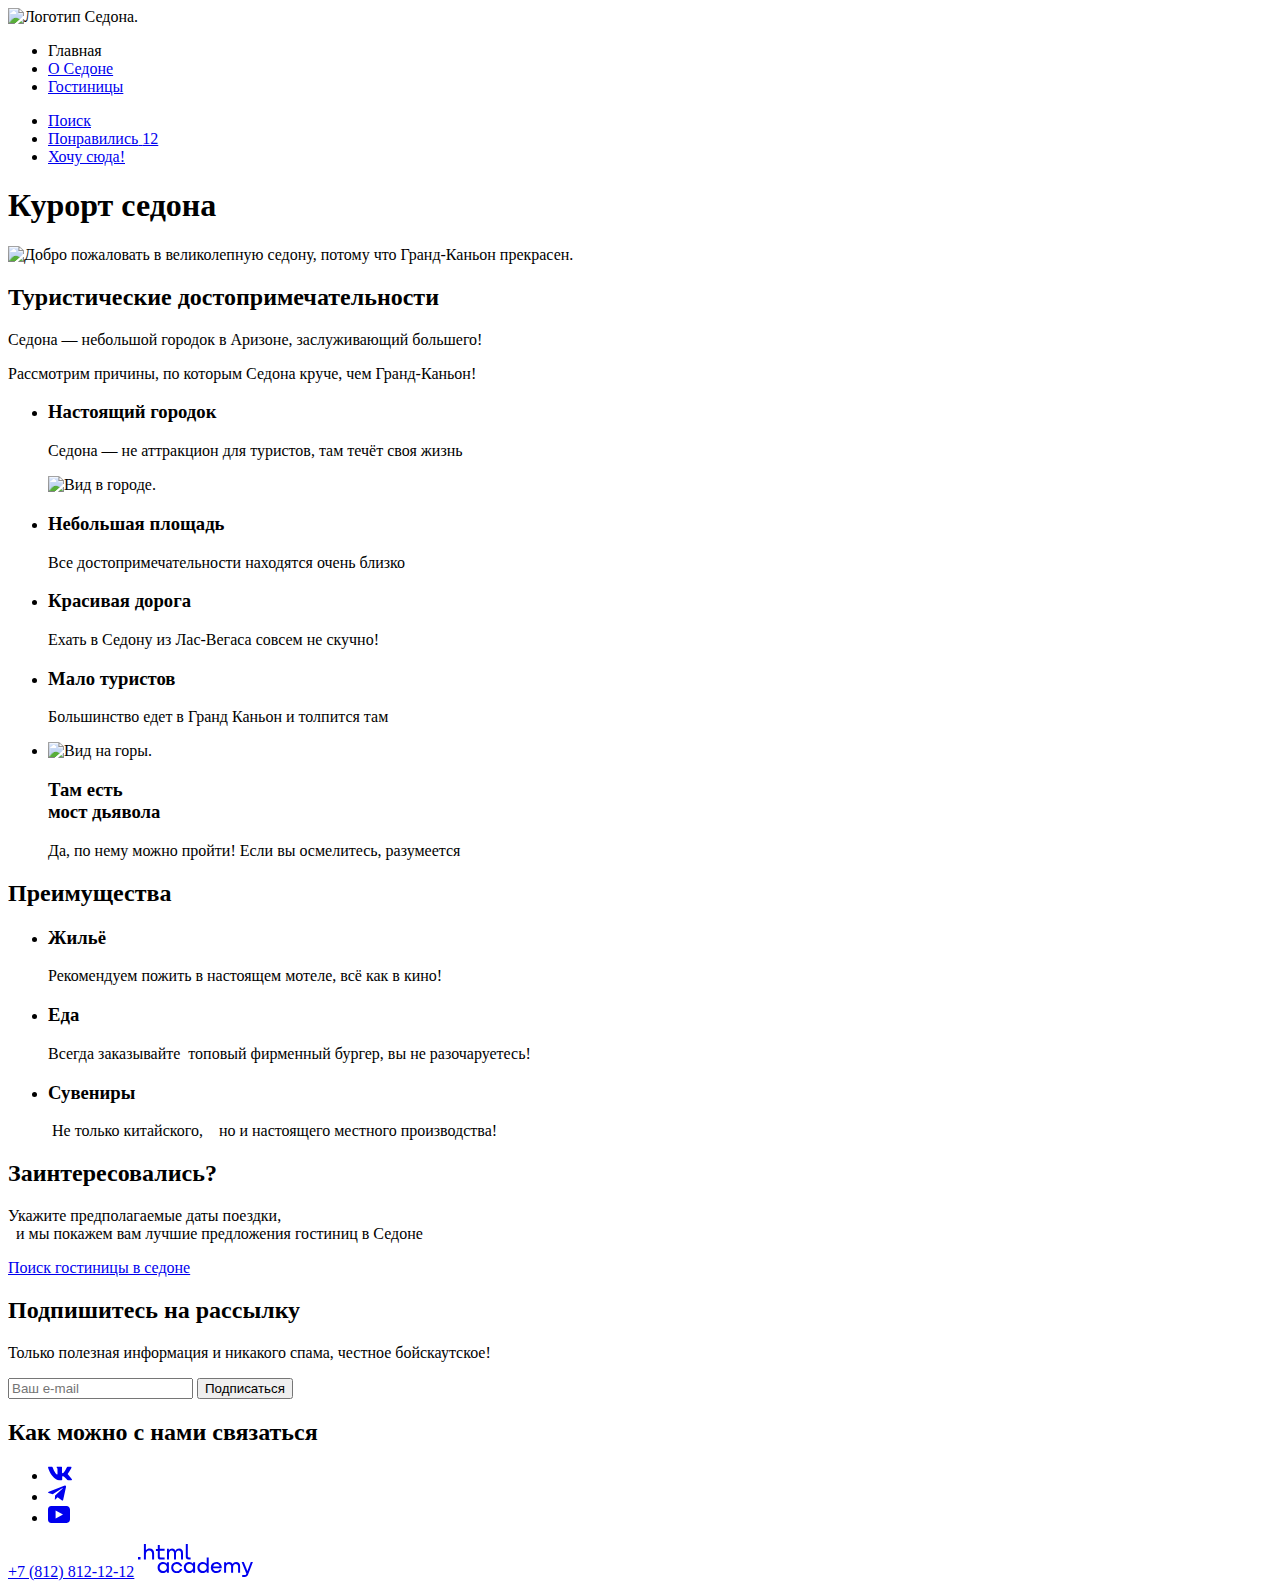
==== index.html @ 72d6d970 "Разметка" ====
<!DOCTYPE html>
<html lang="ru">
  <head>
    <meta charset="utf-8">
    <title>HTML Academy: Седона</title>
  </head>
  <body class="page-container">
  <div class="page-wrapper">
    <header>
      <nav class="navigation page-text-container">
        <a class="navigation-link-logo navigation-link-logo--index">
          <img class="navigation-logo" src="#" width="139" height="70" alt="Логотип Седона." />
        </a>
        <ul class="navigation-list">
          <li class="navigation-item">
            <a class="navigation-link navigation-link-current">Главная</a>
          </li>
          <li class="navigation-item">
            <a class="navigation-link" href="#">О Седоне</a>
          </li>
          <li class="navigation-item">
            <a class="navigation-link" href="catalog.html">Гостиницы</a>
          </li>
        </ul>

        <ul class="navigation-list navigation-user">
          <li class="navigation-item-user">
            <a class="navigation-link" href="#">
              <span class="visually-hidden">Поиск</span>
            </a>
          </li>
          <li class="navigation-item-user navigation-item-user-right">
            <a class="navigation-link" href="#">
              <span class="visually-hidden">Понравились</span>
              <span class="user-like">12</span>
            </a>
          </li>
          <li class="navigation-item navigation-item-link">
            <a class="navigation-link navigation-link-header" href="#">Хочу сюда!</a>
          </li>
        </ul>
      </nav>
    </header>
    <main class="main-container">
      <section class="welcome-wrapper">
        <h1 class="visually-hidden">Курорт седона</h1>
        <img class="welcome-sedona" src="#" width="458" height="352"
             alt="Добро пожаловать в великолепную седону, потому что Гранд-Каньон прекрасен." />
      </section>

      <section class="advantages">
        <h2 class="visually-hidden">Туристические достопримечательности</h2>
        <p class="welcome-title">Седона — небольшой городок в Аризоне, заслуживающий большего!</p>
        <p class="welcome-text">Рассмотрим причины, по которым Седона круче, чем Гранд-Каньон!</p>
        <ul class="advantages-item-blue">
          <li class="advantages-wrapper--one">
            <div class="advantages-one advantages--number-blue">
              <h3 class="advantages-title">Настоящий городок</h3>
              <p class="advantages-text advantages-text--color">Седона — не аттракцион для туристов, там течёт своя
                жизнь</p>
            </div>
            <div class="advantages-image--conteiner">
              <img class="advantages-image" src="#" width="800" height="384"
                   alt="Вид в городе." />
            </div>
          </li>
          <li class="advantages-item advantages-item-grey advantages-item-user advantages--number">
            <h3 class="advantages-title">Небольшая площадь</h3>
            <p class="advantages-text">Все достопримечательности находятся очень близко</p>
          </li>
          <li class="advantages-item advantages-item-dark-grey advantages-item-user advantages--number">
            <h3 class="advantages-title">Красивая дорога</h3>
            <p class="advantages-text">Ехать в Седону из Лас-Вегаса совсем не скучно!</p>
          </li>
          <li class="advantages-item advantages-item-grey advantages-item-user advantages--number">
            <h3 class="advantages-title">Мало туристов</h3>
            <p class="advantages-text">Большинство едет в Гранд Каньон и толпится там</p>
          </li>
          <li class="advantages-wrapper--one">
            <div class="advantages-image--conteiner">
              <img class="advantages-image" src="#" width="800" height="384"
                   alt="Вид на горы." />
            </div>
            <div class="advantages-one advantages--number-blue">
              <h3 class="advantages-title">Там есть<br> мост дьявола</h3>
              <p class="advantages-text advantages-text--color">Да, по нему можно пройти! Если вы осмелитесь,
                разумеется
              </p>
            </div>
          </li>
        </ul>
      </section>

      <section class="advantages-user">
        <h2 class="visually-hidden">Преимущества</h2>
        <ul class="advantages-list">
          <li class="advantages-item advantages-item--icon-housing advantages-item-grey">
            <h3 class="advantages-title">Жильё</h3>
            <p class="advantages-text advantages-text--housing">Рекомендуем пожить в настоящем мотеле, всё как в кино!
            </p>
          </li>
          <li class="advantages-item advantages-item--icon-eating">
            <h3 class="advantages-title">Еда</h3>
            <p class="advantages-text advantages-text--eating">Всегда заказывайте&nbsp; топовый фирменный
              бургер, вы
              не
              разочаруетесь!</p>
          </li>
          <li class="advantages-item advantages-item--icon-souvenir advantages-item-grey">
            <h3 class="advantages-title">Сувениры</h3>
            <p class="advantages-text advantages-text--souvenir">&nbsp;Не только китайского,&nbsp;&nbsp;&nbsp; но и
              настоящего
              местного
              производства!</p>
          </li>
        </ul>
      </section>

      <section class="interested page-text-container">
        <h2 class="interested-title">Заинтересовались?</h2>
        <p class="interested-text">Укажите предполагаемые даты поездки,<br> &nbsp;&nbsp;и мы покажем вам лучшие
          предложения
          гостиниц
          в Седоне &nbsp;</p>
        <a class="interested-link" href="search-hotels.html">Поиск гостиницы в седоне</a>
      </section>
    </main>

    <footer class="page-footer">
      <section class="footer-email">
        <h2 class="footer-title">Подпишитесь на рассылку</h2>
        <p class="footer-text">Только полезная информация и никакого спама, честное бойскаутское!</p>
        <form class="email-button" action="https://echo.htmlacademy.ru" method="post">
          <input class="email" type="email" placeholder="Ваш e-mail" name="email" />
          <button class="button-email" type="submit">Подписаться</button>
        </form>
      </section>

      <section class="footer-social page-text-container">
        <h2 class="visually-hidden">Как можно с нами связаться</h2>
        <ul class="footer-item">
          <li class="footer-list">
            <a class="footer-link" href="https://vk.com/htmlacademy">
              <svg class="vkontakte" aria-label="Вконтакте." width="24" height="15" viewBox="0 0 24 15"
                   fill="currentColor" xmlns="http://www.w3.org/2000/svg">
                <g clip-path="url(#a)">
                  <path fill-rule="evenodd" clip-rule="evenodd"
                        d="M23.4 1.4c.2-.5 0-.9-.7-.9H20c-.6 0-1 .3-1.1.7 0 0-1.3 3.2-3.2 5.3-.7.6-1 .8-1.3.8-.1 0-.4-.2-.4-.7V1.4c0-.6-.2-.9-.7-.9H9.2c-.5 0-.7.3-.7.6 0 .6 1 .8 1 2.5v3.8c0 .8-.1 1-.5 1-.9 0-3-3.2-4.3-6.9-.3-.7-.5-1-1.2-1H1c-.8 0-.9.3-.9.7 0 .7.9 4.1 4.1 8.6 2.2 3 5.3 4.7 8 4.7 1.7 0 2-.4 2-1v-2.3c0-.8 0-.9.6-.9.4 0 1 .2 2.6 1.7 1.8 1.7 2.1 2.5 3.1 2.5H23c.8 0 1.2-.4 1-1.1-.3-.7-1.1-1.8-2.3-3L20 8.5c-.4-.5-.3-.7 0-1.1 0 0 3.2-4.4 3.5-6Z" />
                </g>
                <defs>
                  <clipPath id="a">
                    <path fill="#fff" transform="translate(0 .5)" d="M0 0h24v14H0z" />
                  </clipPath>
                </defs>
              </svg>
            </a>
          </li>
          <li class="footer-list">
            <a class="footer-link" href="https://t.me/htmlacademy">
              <svg class="telegrams" aria-label="Телеграм." width="18" height="17" viewBox="0 0 18 17"
                   fill="currentColor" xmlns="http://www.w3.org/2000/svg">
                <path
                  d="M16.8.6.8 6.7c-1 .5-1 1-.2 1.4l4.1 1.2 9.5-6c.5-.2.9 0 .5.2l-7.6 7-.3 4.2c.4 0 .6-.2.8-.4l2-2 4.1 3c.8.5 1.3.3 1.5-.6L18 1.9C18.2.8 17.5.3 16.8.6Z" />
              </svg>
            </a>
          </li>
          <li class="footer-list">
            <a class="footer-link" href="https://www.youtube.com/user/htmlacademyru">
              <svg class="youtube" aria-label="Ютуб." width="22" height="17" viewBox="0 0 22 17" fill="currentColor"
                   xmlns="http://www.w3.org/2000/svg">
                <path
                  d="M18.6 0H3.2C1.3 0 0 1.6 0 3.4v10c0 2 1.3 3.6 3.2 3.6h15.6c1.7 0 3.2-1.6 3.2-3.4V3.4C21.8 1.6 20.5 0 18.6 0Zm-11 12.5v-8l7.4 4-7.3 4Z" />
              </svg>
            </a>
          </li>
        </ul>
        <a class="footer-phone" href="tel:+78128121212">+7 (812) 812-12-12</a>
        <a class="footer-link" href="https://htmlacademy.ru">
          <svg class="logo-htmlacademy" aria-label="Логотип HTML академии." width="115" height="34"
               viewBox="0 0 115 34" fill="currentColor" xmlns="http://www.w3.org/2000/svg">
            <path
              d="M0 13.9v2.6h2.5v-2.6H0ZM11.6 5.5c-1.6 0-2.8.7-3.6 1.7h-.1V1h-2v15.5h2v-5.3c0-2.1 1.3-3.6 3.3-3.6 1.8 0 2.9 1.4 2.9 3.2v5.7h2v-6.1c.1-3-1.8-4.9-4.5-4.9ZM26.6 5.8h-4.8V2.1h-2v3.8h-1.9v2h1.9v6c0 1.7 1 2.7 2.7 2.7h4.1v-2h-3.7c-.7 0-1.1-.4-1.1-1.1V7.8h4.8v-2ZM41.1 5.6c-1.6 0-2.9.8-3.5 2.1h-.1a3.7 3.7 0 0 0-3.4-2.1c-1.4 0-2.5.8-3.1 1.8h-.1V5.8H29v10.6h2V11c0-2 1-3.5 2.6-3.5 1.5 0 2.4 1 2.4 2.6v6.3h2v-5.6c0-2.4 1.4-3.3 2.6-3.3 1.5 0 2.4 1 2.4 2.6v6.3h2V9.9c.1-2.5-1.4-4.3-3.9-4.3ZM47.8 13.7c0 1.7 1 2.7 2.8 2.7h2v-2h-1.7c-.7 0-1.1-.4-1.1-1.1V1h-2v12.7ZM28.9 20.7a4.9 4.9 0 0 0-3.9-1.8c-3.1 0-5.4 2.3-5.4 5.6s2.3 5.6 5.4 5.6c1.8 0 3-.8 3.8-1.9h.1v1.6h2V19.2h-2v1.5Zm-3.6 7.4a3.5 3.5 0 0 1-3.6-3.6c0-2 1.4-3.6 3.6-3.6s3.6 1.6 3.6 3.6c0 1.9-1.4 3.6-3.6 3.6ZM44.2 23c-.5-2.4-2.6-4.1-5.4-4.1a5.4 5.4 0 0 0-5.6 5.6c0 3.1 2.2 5.6 5.6 5.6 2.8 0 4.9-1.8 5.4-4.2h-2.1a3.4 3.4 0 0 1-3.3 2.3 3.5 3.5 0 0 1-3.6-3.6c0-2 1.4-3.6 3.6-3.6 1.6 0 2.8 1 3.3 2.2h2.1V23ZM55.1 20.7a4.9 4.9 0 0 0-3.9-1.8c-3.1 0-5.4 2.3-5.4 5.6s2.3 5.6 5.4 5.6c1.8 0 3-.8 3.8-1.9h.1v1.6h2V19.2h-2v1.5Zm-3.6 7.4a3.5 3.5 0 0 1-3.6-3.6c0-2 1.4-3.6 3.6-3.6s3.6 1.6 3.6 3.6c0 1.9-1.5 3.6-3.6 3.6ZM68.7 20.8a5 5 0 0 0-3.9-1.9c-3.1 0-5.4 2.3-5.4 5.6s2.2 5.6 5.4 5.6c1.7 0 3-.8 3.8-1.8h.1v1.5h2V14.4h-2v6.4Zm-3.6 7.3a3.5 3.5 0 0 1-3.6-3.6c0-2 1.4-3.6 3.6-3.6s3.6 1.6 3.6 3.6c-.1 2-1.5 3.6-3.6 3.6ZM78.3 18.9a5.4 5.4 0 0 0-5.5 5.6c0 3 2.1 5.6 5.5 5.6 2.5 0 4.5-1.3 5.2-3.6h-2.1c-.5 1-1.6 1.6-3 1.6-1.9 0-3.3-1.3-3.4-2.9h8.8c.2-3.6-2-6.3-5.5-6.3Zm0 1.9c1.7 0 3 1 3.3 2.6h-6.5a3.2 3.2 0 0 1 3.2-2.6ZM98.2 18.9a4 4 0 0 0-3.6 2h-.1c-.6-1.2-1.8-2-3.4-2-1.4 0-2.5.7-3.1 1.8v-1.5h-1.9v10.6h2v-5.4c0-2 1-3.4 2.6-3.5 1.5 0 2.4 1 2.4 2.6v6.3h2v-5.6c0-2.4 1.4-3.3 2.6-3.3 1.5 0 2.4 1 2.4 2.6v6.3h2v-6.5c.1-2.6-1.4-4.4-3.9-4.4ZM109.4 28l-3.6-8.9h-2.2l4.8 11.6c-.3.9-.7 1.2-1.7 1.2h-2.5v2h2.5c1.8 0 2.8-.8 3.5-2.6l4.7-12.2h-2.1l-3.4 8.9Z" />
          </svg>
        </a>
      </section>
    </footer>
  </div>
  </body>
</html>
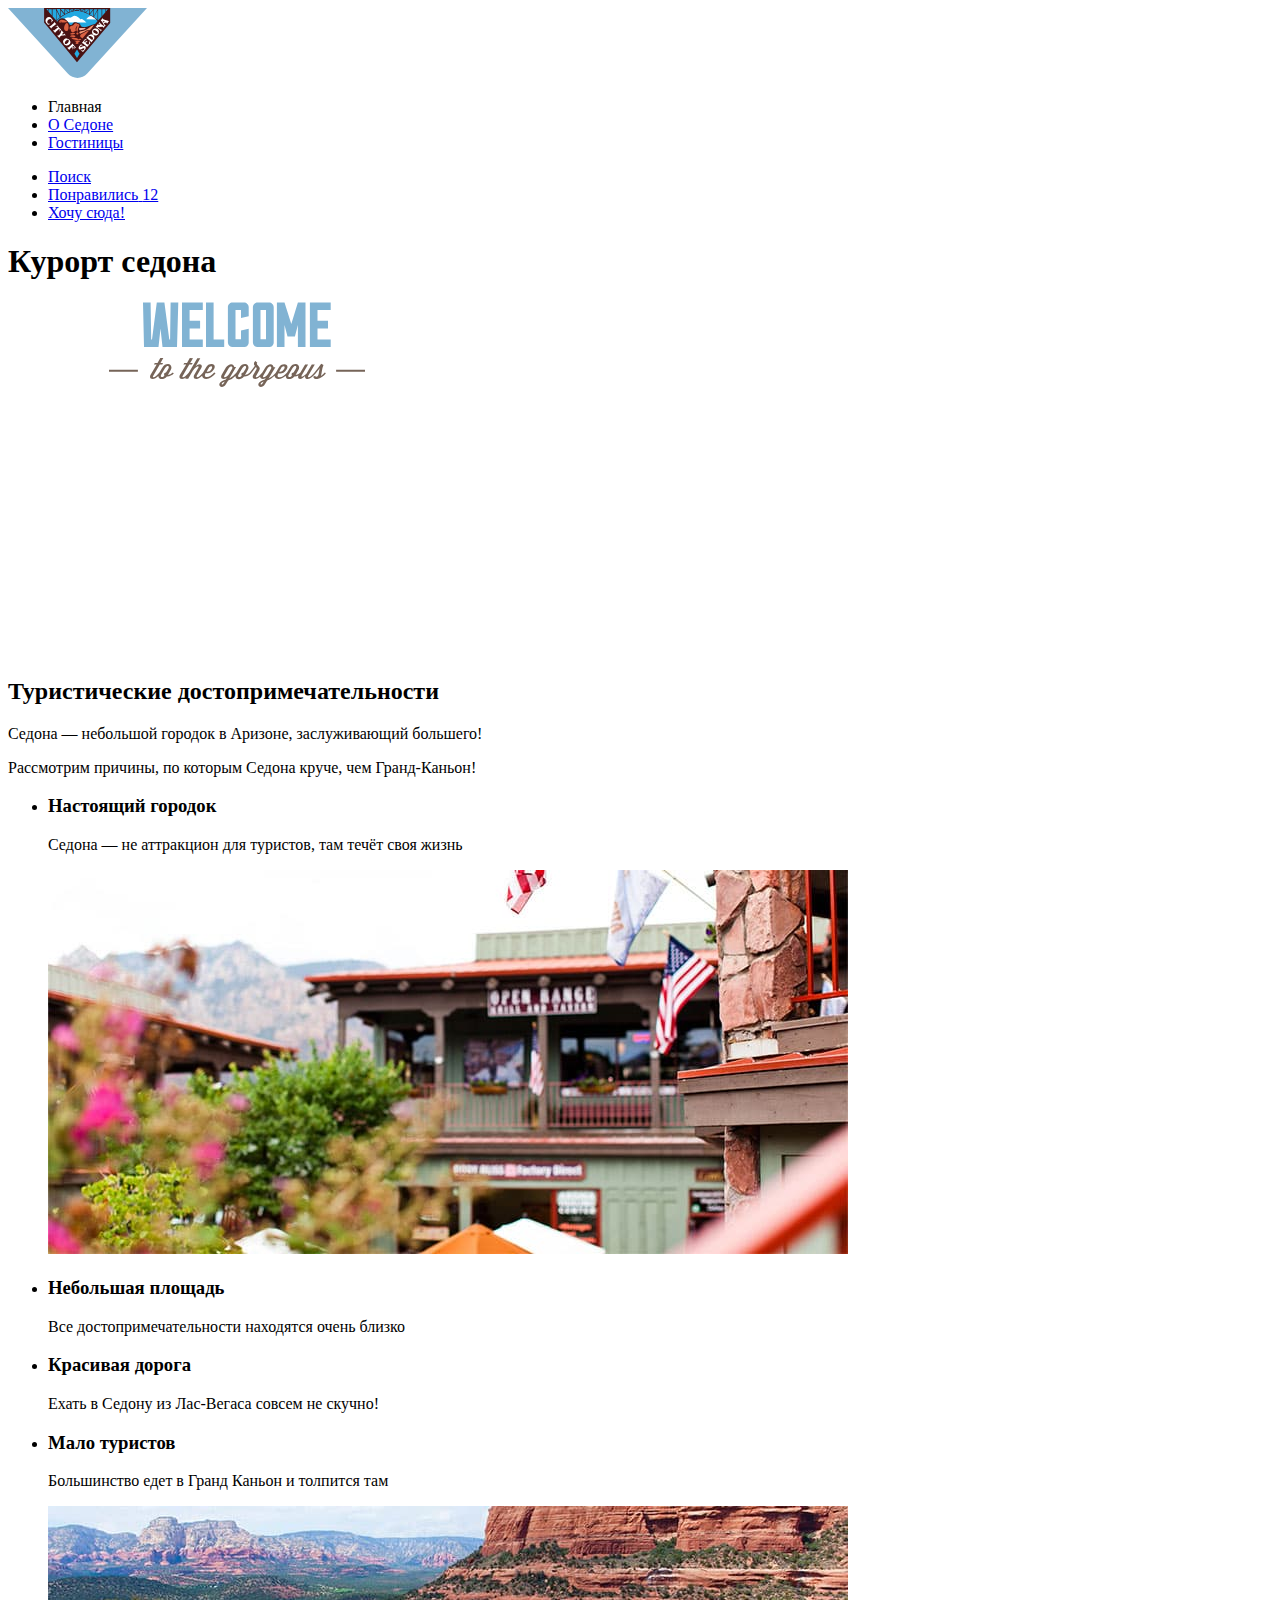
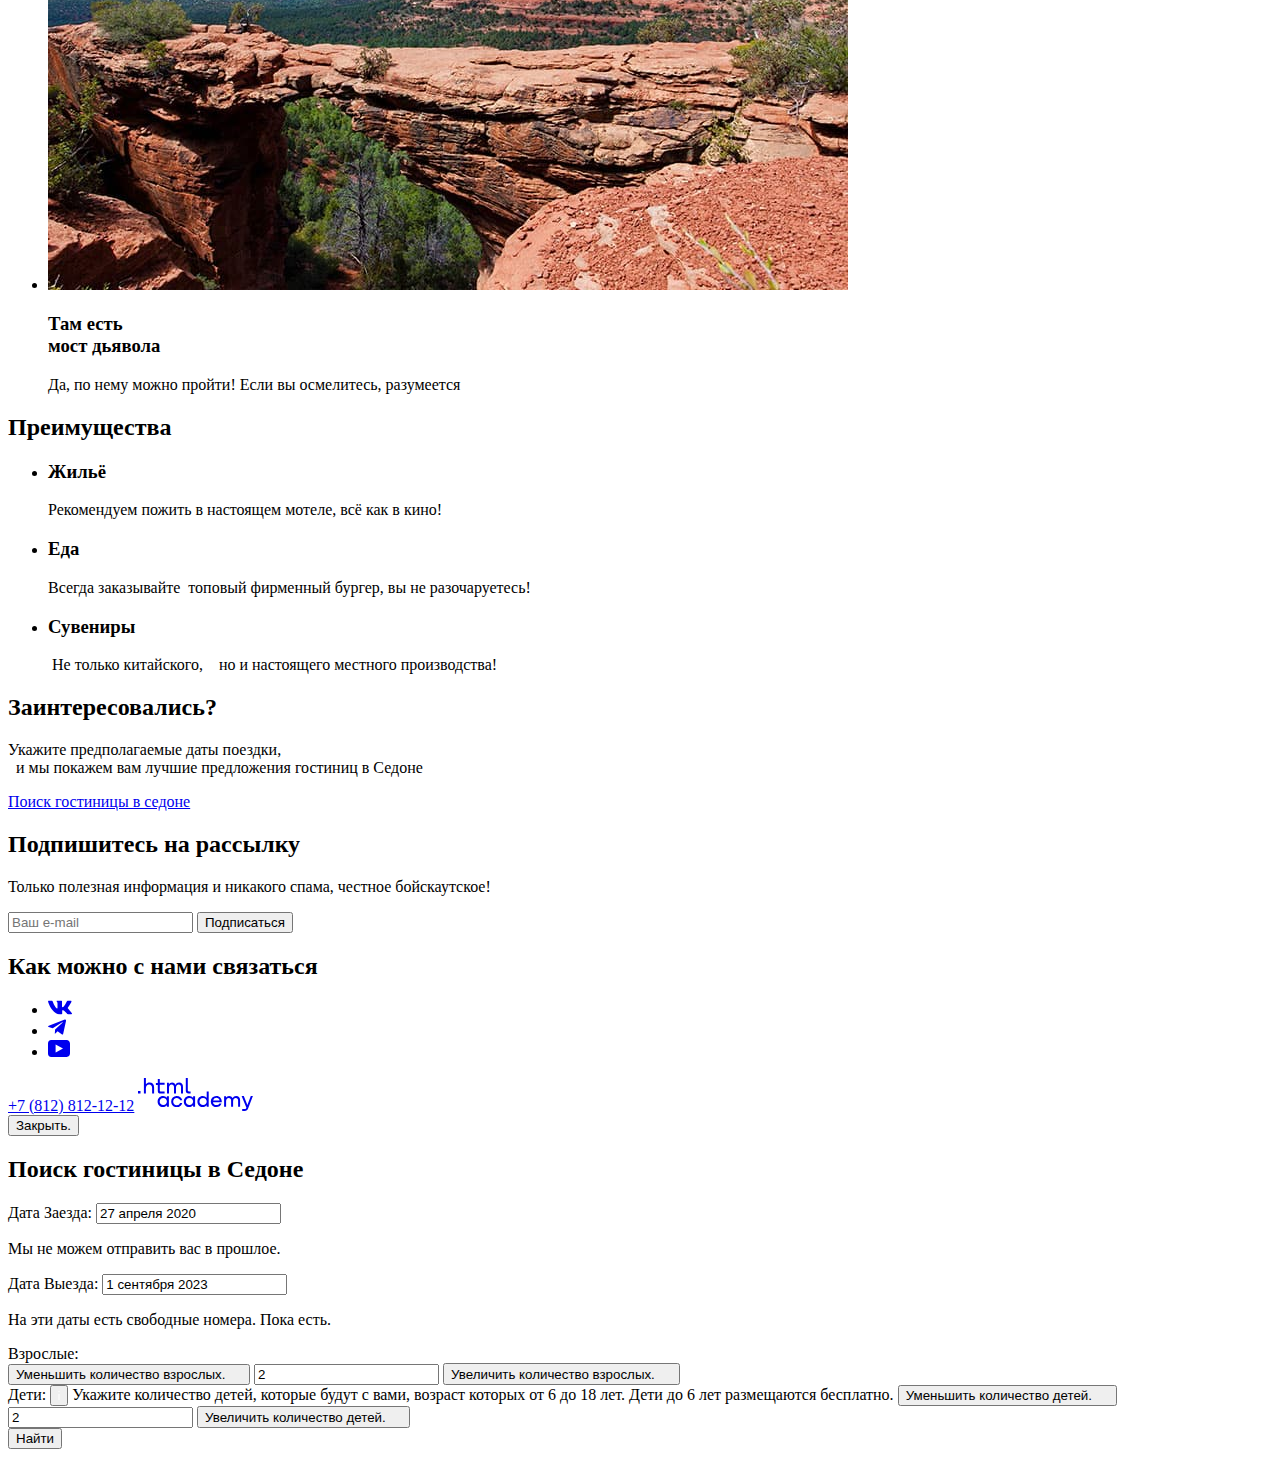
==== commit 67472de2: "Графика Добавляю" ====
--- a/index.html
+++ b/index.html
@@ -1,189 +1,282 @@
 <!DOCTYPE html>
 <html lang="ru">
-  <head>
-    <meta charset="utf-8">
-    <title>HTML Academy: Седона</title>
-  </head>
-  <body class="page-container">
-  <div class="page-wrapper">
-    <header>
-      <nav class="navigation page-text-container">
-        <a class="navigation-link-logo navigation-link-logo--index">
-          <img class="navigation-logo" src="#" width="139" height="70" alt="Логотип Седона." />
-        </a>
-        <ul class="navigation-list">
-          <li class="navigation-item">
-            <a class="navigation-link navigation-link-current">Главная</a>
-          </li>
-          <li class="navigation-item">
-            <a class="navigation-link" href="#">О Седоне</a>
-          </li>
-          <li class="navigation-item">
-            <a class="navigation-link" href="catalog.html">Гостиницы</a>
-          </li>
-        </ul>
-
-        <ul class="navigation-list navigation-user">
-          <li class="navigation-item-user">
-            <a class="navigation-link" href="#">
-              <span class="visually-hidden">Поиск</span>
-            </a>
-          </li>
-          <li class="navigation-item-user navigation-item-user-right">
-            <a class="navigation-link" href="#">
-              <span class="visually-hidden">Понравились</span>
-              <span class="user-like">12</span>
-            </a>
-          </li>
-          <li class="navigation-item navigation-item-link">
-            <a class="navigation-link navigation-link-header" href="#">Хочу сюда!</a>
-          </li>
-        </ul>
-      </nav>
-    </header>
-    <main class="main-container">
-      <section class="welcome-wrapper">
-        <h1 class="visually-hidden">Курорт седона</h1>
-        <img class="welcome-sedona" src="#" width="458" height="352"
-             alt="Добро пожаловать в великолепную седону, потому что Гранд-Каньон прекрасен." />
-      </section>
-
-      <section class="advantages">
-        <h2 class="visually-hidden">Туристические достопримечательности</h2>
-        <p class="welcome-title">Седона — небольшой городок в Аризоне, заслуживающий большего!</p>
-        <p class="welcome-text">Рассмотрим причины, по которым Седона круче, чем Гранд-Каньон!</p>
-        <ul class="advantages-item-blue">
-          <li class="advantages-wrapper--one">
-            <div class="advantages-one advantages--number-blue">
-              <h3 class="advantages-title">Настоящий городок</h3>
-              <p class="advantages-text advantages-text--color">Седона — не аттракцион для туристов, там течёт своя
-                жизнь</p>
+
+<head>
+  <meta charset="UTF-8">
+  <meta http-equiv="X-UA-Compatible" content="IE=edge" />
+  <meta name="viewport" content="width=device-width, initial-scale=1.0" />
+  <link rel="icon" type="image/png" sizes="32x32" href="images/icons/favicon.png">
+  <title>Седона</title>
+  <link rel="stylesheet" href="styles/style.css">
+</head>
+
+<body class="page-container">
+<div class="page-wrapper">
+  <header>
+    <nav class="navigation page-text-container">
+      <a class="navigation-link-logo navigation-link-logo--index">
+        <img class="navigation-logo" src="images/logo-sedona.svg" width="139" height="70" alt="Логотип Седона." />
+      </a>
+      <ul class="navigation-list">
+        <li class="navigation-item">
+          <a class="navigation-link navigation-link-current">Главная</a>
+        </li>
+        <li class="navigation-item">
+          <a class="navigation-link" href="#">О Седоне</a>
+        </li>
+        <li class="navigation-item">
+          <a class="navigation-link" href="catalog.html">Гостиницы</a>
+        </li>
+      </ul>
+
+      <ul class="navigation-list navigation-user">
+        <li class="navigation-item-user">
+          <a class="navigation-link" href="#">
+            <span class="visually-hidden">Поиск</span>
+          </a>
+        </li>
+        <li class="navigation-item-user navigation-item-user-right">
+          <a class="navigation-link" href="#">
+            <span class="visually-hidden">Понравились</span>
+            <span class="user-like">12</span>
+          </a>
+        </li>
+        <li class="navigation-item navigation-item-link">
+          <a class="navigation-link navigation-link-header" href="#">Хочу сюда!</a>
+        </li>
+      </ul>
+    </nav>
+  </header>
+  <main class="main-container">
+    <section class="welcome-wrapper">
+      <h1 class="visually-hidden">Курорт седона</h1>
+      <img class="welcome-sedona" src="images/welcome.svg" width="458" height="352"
+           alt="Добро пожаловать в великолепную седону, потому что Гранд-Каньон прекрасен." />
+    </section>
+
+    <section class="advantages">
+      <h2 class="visually-hidden">Туристические достопримечательности</h2>
+      <p class="welcome-title">Седона — небольшой городок в Аризоне, заслуживающий большего!</p>
+      <p class="welcome-text">Рассмотрим причины, по которым Седона круче, чем Гранд-Каньон!</p>
+      <ul class="advantages-item-blue">
+        <li class="advantages-wrapper--one">
+          <div class="advantages-one advantages--number-blue">
+            <h3 class="advantages-title">Настоящий городок</h3>
+            <p class="advantages-text advantages-text--color">Седона — не аттракцион для туристов, там течёт своя
+              жизнь</p>
+          </div>
+          <div class="advantages-image--conteiner">
+            <img class="advantages-image" src="images/city-sedona.jpg" width="800" height="384"
+                 alt="Вид в городе." />
+          </div>
+        </li>
+        <li class="advantages-item advantages-item-grey advantages-item-user advantages--number">
+          <h3 class="advantages-title">Небольшая площадь</h3>
+          <p class="advantages-text">Все достопримечательности находятся очень близко</p>
+        </li>
+        <li class="advantages-item advantages-item-dark-grey advantages-item-user advantages--number">
+          <h3 class="advantages-title">Красивая дорога</h3>
+          <p class="advantages-text">Ехать в Седону из Лас-Вегаса совсем не скучно!</p>
+        </li>
+        <li class="advantages-item advantages-item-grey advantages-item-user advantages--number">
+          <h3 class="advantages-title">Мало туристов</h3>
+          <p class="advantages-text">Большинство едет в Гранд Каньон и толпится там</p>
+        </li>
+        <li class="advantages-wrapper--one">
+          <div class="advantages-image--conteiner">
+            <img class="advantages-image" src="images/devil's-bridge.jpg" width="800" height="384"
+                 alt="Вид на горы." />
+          </div>
+          <div class="advantages-one advantages--number-blue">
+            <h3 class="advantages-title">Там есть<br> мост дьявола</h3>
+            <p class="advantages-text advantages-text--color">Да, по нему можно пройти! Если вы осмелитесь,
+              разумеется
+            </p>
+          </div>
+        </li>
+      </ul>
+    </section>
+
+    <section class="advantages-user">
+      <h2 class="visually-hidden">Преимущества</h2>
+      <ul class="advantages-list">
+        <li class="advantages-item advantages-item--icon-housing advantages-item-grey">
+          <h3 class="advantages-title">Жильё</h3>
+          <p class="advantages-text advantages-text--housing">Рекомендуем пожить в настоящем мотеле, всё как в кино!
+          </p>
+        </li>
+        <li class="advantages-item advantages-item--icon-eating">
+          <h3 class="advantages-title">Еда</h3>
+          <p class="advantages-text advantages-text--eating">Всегда заказывайте&nbsp; топовый фирменный
+            бургер, вы
+            не
+            разочаруетесь!</p>
+        </li>
+        <li class="advantages-item advantages-item--icon-souvenir advantages-item-grey">
+          <h3 class="advantages-title">Сувениры</h3>
+          <p class="advantages-text advantages-text--souvenir">&nbsp;Не только китайского,&nbsp;&nbsp;&nbsp; но и
+            настоящего
+            местного
+            производства!</p>
+        </li>
+      </ul>
+    </section>
+
+    <section class="interested page-text-container">
+      <h2 class="interested-title">Заинтересовались?</h2>
+      <p class="interested-text">Укажите предполагаемые даты поездки,<br> &nbsp;&nbsp;и мы покажем вам лучшие
+        предложения
+        гостиниц
+        в Седоне &nbsp;</p>
+      <a class="interested-link" href="search-hotels.html">Поиск гостиницы в седоне</a>
+    </section>
+  </main>
+
+  <footer class="page-footer">
+    <section class="footer-email">
+      <h2 class="footer-title">Подпишитесь на рассылку</h2>
+      <p class="footer-text">Только полезная информация и никакого спама, честное бойскаутское!</p>
+      <form class="email-button" action="https://echo.htmlacademy.ru" method="post">
+        <input class="email" type="email" placeholder="Ваш e-mail" name="email" />
+        <button class="button-email" type="submit">Подписаться</button>
+      </form>
+    </section>
+
+    <section class="footer-social page-text-container">
+      <h2 class="visually-hidden">Как можно с нами связаться</h2>
+      <ul class="footer-item">
+        <li class="footer-list">
+          <a class="footer-link" href="https://vk.com/htmlacademy">
+            <svg class="vkontakte" aria-label="Вконтакте." width="24" height="15" viewBox="0 0 24 15"
+                 fill="currentColor" xmlns="http://www.w3.org/2000/svg">
+              <g clip-path="url(#a)">
+                <path fill-rule="evenodd" clip-rule="evenodd"
+                      d="M23.4 1.4c.2-.5 0-.9-.7-.9H20c-.6 0-1 .3-1.1.7 0 0-1.3 3.2-3.2 5.3-.7.6-1 .8-1.3.8-.1 0-.4-.2-.4-.7V1.4c0-.6-.2-.9-.7-.9H9.2c-.5 0-.7.3-.7.6 0 .6 1 .8 1 2.5v3.8c0 .8-.1 1-.5 1-.9 0-3-3.2-4.3-6.9-.3-.7-.5-1-1.2-1H1c-.8 0-.9.3-.9.7 0 .7.9 4.1 4.1 8.6 2.2 3 5.3 4.7 8 4.7 1.7 0 2-.4 2-1v-2.3c0-.8 0-.9.6-.9.4 0 1 .2 2.6 1.7 1.8 1.7 2.1 2.5 3.1 2.5H23c.8 0 1.2-.4 1-1.1-.3-.7-1.1-1.8-2.3-3L20 8.5c-.4-.5-.3-.7 0-1.1 0 0 3.2-4.4 3.5-6Z" />
+              </g>
+              <defs>
+                <clipPath id="a">
+                  <path fill="#fff" transform="translate(0 .5)" d="M0 0h24v14H0z" />
+                </clipPath>
+              </defs>
+            </svg>
+          </a>
+        </li>
+        <li class="footer-list">
+          <a class="footer-link" href="https://t.me/htmlacademy">
+            <svg class="telegrams" aria-label="Телеграм." width="18" height="17" viewBox="0 0 18 17"
+                 fill="currentColor" xmlns="http://www.w3.org/2000/svg">
+              <path
+                d="M16.8.6.8 6.7c-1 .5-1 1-.2 1.4l4.1 1.2 9.5-6c.5-.2.9 0 .5.2l-7.6 7-.3 4.2c.4 0 .6-.2.8-.4l2-2 4.1 3c.8.5 1.3.3 1.5-.6L18 1.9C18.2.8 17.5.3 16.8.6Z" />
+            </svg>
+          </a>
+        </li>
+        <li class="footer-list">
+          <a class="footer-link" href="https://www.youtube.com/user/htmlacademyru">
+            <svg class="youtube" aria-label="Ютуб." width="22" height="17" viewBox="0 0 22 17" fill="currentColor"
+                 xmlns="http://www.w3.org/2000/svg">
+              <path
+                d="M18.6 0H3.2C1.3 0 0 1.6 0 3.4v10c0 2 1.3 3.6 3.2 3.6h15.6c1.7 0 3.2-1.6 3.2-3.4V3.4C21.8 1.6 20.5 0 18.6 0Zm-11 12.5v-8l7.4 4-7.3 4Z" />
+            </svg>
+          </a>
+        </li>
+      </ul>
+      <a class="footer-phone" href="tel:+78128121212">+7 (812) 812-12-12</a>
+      <a class="footer-link" href="https://htmlacademy.ru">
+        <svg class="logo-htmlacademy" aria-label="Логотип HTML академии." width="115" height="34"
+             viewBox="0 0 115 34" fill="currentColor" xmlns="http://www.w3.org/2000/svg">
+          <path
+            d="M0 13.9v2.6h2.5v-2.6H0ZM11.6 5.5c-1.6 0-2.8.7-3.6 1.7h-.1V1h-2v15.5h2v-5.3c0-2.1 1.3-3.6 3.3-3.6 1.8 0 2.9 1.4 2.9 3.2v5.7h2v-6.1c.1-3-1.8-4.9-4.5-4.9ZM26.6 5.8h-4.8V2.1h-2v3.8h-1.9v2h1.9v6c0 1.7 1 2.7 2.7 2.7h4.1v-2h-3.7c-.7 0-1.1-.4-1.1-1.1V7.8h4.8v-2ZM41.1 5.6c-1.6 0-2.9.8-3.5 2.1h-.1a3.7 3.7 0 0 0-3.4-2.1c-1.4 0-2.5.8-3.1 1.8h-.1V5.8H29v10.6h2V11c0-2 1-3.5 2.6-3.5 1.5 0 2.4 1 2.4 2.6v6.3h2v-5.6c0-2.4 1.4-3.3 2.6-3.3 1.5 0 2.4 1 2.4 2.6v6.3h2V9.9c.1-2.5-1.4-4.3-3.9-4.3ZM47.8 13.7c0 1.7 1 2.7 2.8 2.7h2v-2h-1.7c-.7 0-1.1-.4-1.1-1.1V1h-2v12.7ZM28.9 20.7a4.9 4.9 0 0 0-3.9-1.8c-3.1 0-5.4 2.3-5.4 5.6s2.3 5.6 5.4 5.6c1.8 0 3-.8 3.8-1.9h.1v1.6h2V19.2h-2v1.5Zm-3.6 7.4a3.5 3.5 0 0 1-3.6-3.6c0-2 1.4-3.6 3.6-3.6s3.6 1.6 3.6 3.6c0 1.9-1.4 3.6-3.6 3.6ZM44.2 23c-.5-2.4-2.6-4.1-5.4-4.1a5.4 5.4 0 0 0-5.6 5.6c0 3.1 2.2 5.6 5.6 5.6 2.8 0 4.9-1.8 5.4-4.2h-2.1a3.4 3.4 0 0 1-3.3 2.3 3.5 3.5 0 0 1-3.6-3.6c0-2 1.4-3.6 3.6-3.6 1.6 0 2.8 1 3.3 2.2h2.1V23ZM55.1 20.7a4.9 4.9 0 0 0-3.9-1.8c-3.1 0-5.4 2.3-5.4 5.6s2.3 5.6 5.4 5.6c1.8 0 3-.8 3.8-1.9h.1v1.6h2V19.2h-2v1.5Zm-3.6 7.4a3.5 3.5 0 0 1-3.6-3.6c0-2 1.4-3.6 3.6-3.6s3.6 1.6 3.6 3.6c0 1.9-1.5 3.6-3.6 3.6ZM68.7 20.8a5 5 0 0 0-3.9-1.9c-3.1 0-5.4 2.3-5.4 5.6s2.2 5.6 5.4 5.6c1.7 0 3-.8 3.8-1.8h.1v1.5h2V14.4h-2v6.4Zm-3.6 7.3a3.5 3.5 0 0 1-3.6-3.6c0-2 1.4-3.6 3.6-3.6s3.6 1.6 3.6 3.6c-.1 2-1.5 3.6-3.6 3.6ZM78.3 18.9a5.4 5.4 0 0 0-5.5 5.6c0 3 2.1 5.6 5.5 5.6 2.5 0 4.5-1.3 5.2-3.6h-2.1c-.5 1-1.6 1.6-3 1.6-1.9 0-3.3-1.3-3.4-2.9h8.8c.2-3.6-2-6.3-5.5-6.3Zm0 1.9c1.7 0 3 1 3.3 2.6h-6.5a3.2 3.2 0 0 1 3.2-2.6ZM98.2 18.9a4 4 0 0 0-3.6 2h-.1c-.6-1.2-1.8-2-3.4-2-1.4 0-2.5.7-3.1 1.8v-1.5h-1.9v10.6h2v-5.4c0-2 1-3.4 2.6-3.5 1.5 0 2.4 1 2.4 2.6v6.3h2v-5.6c0-2.4 1.4-3.3 2.6-3.3 1.5 0 2.4 1 2.4 2.6v6.3h2v-6.5c.1-2.6-1.4-4.4-3.9-4.4ZM109.4 28l-3.6-8.9h-2.2l4.8 11.6c-.3.9-.7 1.2-1.7 1.2h-2.5v2h2.5c1.8 0 2.8-.8 3.5-2.6l4.7-12.2h-2.1l-3.4 8.9Z" />
+        </svg>
+      </a>
+    </section>
+  </footer>
+  <!--Модальное окно-->
+  <div class="modal-container">
+    <div class="modal modal-auth">
+      <button class="modal-close-button" type="button">
+        <span class="visually-hidden">Закрыть.</span>
+      </button>
+      <section class="modal-content">
+        <h2 class="modal-title text-3xl null-margins">Поиск гостиницы в Седоне</h2>
+        <form class="search-hotels-form" action="https://echo.htmlacademy.ru/" method="post">
+          <div class="field-group null-margins">
+            <label class="modal-label" for="arrival-date">Дата Заезда:</label>
+            <input class="search-hotels-form-field" required type="text" id="arrival-date" name="arrival-date"
+                   placeholder="Укажите дату заезда" value="27 апреля 2020">
+          </div>
+          <p class="footnote-arrival-date null-margins"> Мы не можем отправить вас в прошлое. </p>
+
+          <div class="field-group field-group--data-clear">
+            <label class="modal-label" for="departure-date">Дата Выезда:</label>
+            <input class="search-hotels-form-field" required type="text" id="departure-date" name="departure-date"
+                   placeholder="Укажите дату выезда" value="1 сентября 2023">
+          </div>
+          <p class="footnote-departure-date null-margins">На эти даты есть свободные номера. Пока есть.</p>
+
+          <div class="field-group-people">
+            <div class="field-group null-margins">
+              <label class="modal-label" for="old">Взрослые:</label>
+              <div class="number-children">
+                <button class="button-modal button-modal-minus" type="button">
+                  <span class="visually-hidden">Уменьшить количество взрослых.</span>
+                  <svg class="minus" aria-hidden="true" width="13" height="1" viewBox="0 0 13 1" fill="none"
+                       xmlns="http://www.w3.org/2000/svg">
+                    <path d="M0 0v1h13V0H0Z" />
+                  </svg>
+                </button>
+                <input class="old-form-field modal-field-people" type="text" id="old" name="old"
+                       placeholder="количество взрослых" value="2">
+                <button class="button-modal button-modal-plus" type="button">
+                  <span class="visually-hidden">Увеличить количество взрослых.</span>
+                  <svg class="plus" aria-hidden="true" width="13" height="13" viewBox="0 0 13 13" fill="none"
+                       xmlns="http://www.w3.org/2000/svg">
+                    <path d="M13 6H7V0H6v6H0v1h6v6h1V7h6V6Z" />
+                  </svg>
+                </button>
+              </div>
+
+              <div class="field-group field-group--amount">
+                    <span class="modal-label-child">
+                      <label class="modal-label" for="child">Дети:</label>
+                      <span class="tooltip">
+                        <button class="tooltip-toggle" type="button" aria-labelledby="tooltip-label">
+                          <svg class="tooltip-icon" width="2" height="9" viewBox="0 0 1 9" fill="none"
+                               xmlns="http://www.w3.org/2000/svg">
+                            <path d="M0 9H1L1 3H0L0 9Z" fill="white" />
+                            <path d="M1 0H0V1H1V0Z" fill="white" />
+                          </svg>
+                        </button>
+                        <span class="tooltip-text" role="tooltip" id="tooltip-label">Укажите количество детей, которые
+                          будут
+                          с вами, возраст которых от 6 до 18 лет. Дети до 6 лет размещаются бесплатно.</span>
+                      </span>
+                    </span>
+                <button class="button-modal button-modal-minus button-modal--minus-wrapper" type="button">
+                  <span class="visually-hidden">Уменьшить количество детей.</span>
+                  <svg class="minus" aria-hidden="true" width="13" height="1" viewBox="0 0 13 1" fill="none"
+                       xmlns="http://www.w3.org/2000/svg">
+                    <path d="M0 0v1h13V0H0Z" />
+                  </svg>
+                </button>
+                <input class="modal-field-people" type="text" id="child" name="old"
+                       placeholder="количество взрослых" value="2">
+                <button class="button-modal button-modal-plus" type="button">
+                  <span class="visually-hidden">Увеличить количество детей.</span>
+                  <svg class="plus" aria-hidden="true" width="13" height="13" viewBox="0 0 13 13" fill="none"
+                       xmlns="http://www.w3.org/2000/svg">
+                    <path d="M13 6H7V0H6v6H0v1h6v6h1V7h6V6Z" />
+                  </svg>
+                </button>
+              </div>
             </div>
-            <div class="advantages-image--conteiner">
-              <img class="advantages-image" src="#" width="800" height="384"
-                   alt="Вид в городе." />
-            </div>
-          </li>
-          <li class="advantages-item advantages-item-grey advantages-item-user advantages--number">
-            <h3 class="advantages-title">Небольшая площадь</h3>
-            <p class="advantages-text">Все достопримечательности находятся очень близко</p>
-          </li>
-          <li class="advantages-item advantages-item-dark-grey advantages-item-user advantages--number">
-            <h3 class="advantages-title">Красивая дорога</h3>
-            <p class="advantages-text">Ехать в Седону из Лас-Вегаса совсем не скучно!</p>
-          </li>
-          <li class="advantages-item advantages-item-grey advantages-item-user advantages--number">
-            <h3 class="advantages-title">Мало туристов</h3>
-            <p class="advantages-text">Большинство едет в Гранд Каньон и толпится там</p>
-          </li>
-          <li class="advantages-wrapper--one">
-            <div class="advantages-image--conteiner">
-              <img class="advantages-image" src="#" width="800" height="384"
-                   alt="Вид на горы." />
-            </div>
-            <div class="advantages-one advantages--number-blue">
-              <h3 class="advantages-title">Там есть<br> мост дьявола</h3>
-              <p class="advantages-text advantages-text--color">Да, по нему можно пройти! Если вы осмелитесь,
-                разумеется
-              </p>
-            </div>
-          </li>
-        </ul>
-      </section>
-
-      <section class="advantages-user">
-        <h2 class="visually-hidden">Преимущества</h2>
-        <ul class="advantages-list">
-          <li class="advantages-item advantages-item--icon-housing advantages-item-grey">
-            <h3 class="advantages-title">Жильё</h3>
-            <p class="advantages-text advantages-text--housing">Рекомендуем пожить в настоящем мотеле, всё как в кино!
-            </p>
-          </li>
-          <li class="advantages-item advantages-item--icon-eating">
-            <h3 class="advantages-title">Еда</h3>
-            <p class="advantages-text advantages-text--eating">Всегда заказывайте&nbsp; топовый фирменный
-              бургер, вы
-              не
-              разочаруетесь!</p>
-          </li>
-          <li class="advantages-item advantages-item--icon-souvenir advantages-item-grey">
-            <h3 class="advantages-title">Сувениры</h3>
-            <p class="advantages-text advantages-text--souvenir">&nbsp;Не только китайского,&nbsp;&nbsp;&nbsp; но и
-              настоящего
-              местного
-              производства!</p>
-          </li>
-        </ul>
-      </section>
-
-      <section class="interested page-text-container">
-        <h2 class="interested-title">Заинтересовались?</h2>
-        <p class="interested-text">Укажите предполагаемые даты поездки,<br> &nbsp;&nbsp;и мы покажем вам лучшие
-          предложения
-          гостиниц
-          в Седоне &nbsp;</p>
-        <a class="interested-link" href="search-hotels.html">Поиск гостиницы в седоне</a>
-      </section>
-    </main>
-
-    <footer class="page-footer">
-      <section class="footer-email">
-        <h2 class="footer-title">Подпишитесь на рассылку</h2>
-        <p class="footer-text">Только полезная информация и никакого спама, честное бойскаутское!</p>
-        <form class="email-button" action="https://echo.htmlacademy.ru" method="post">
-          <input class="email" type="email" placeholder="Ваш e-mail" name="email" />
-          <button class="button-email" type="submit">Подписаться</button>
+          </div>
+          <button class="button-found" type="submit">Найти</button>
         </form>
       </section>
-
-      <section class="footer-social page-text-container">
-        <h2 class="visually-hidden">Как можно с нами связаться</h2>
-        <ul class="footer-item">
-          <li class="footer-list">
-            <a class="footer-link" href="https://vk.com/htmlacademy">
-              <svg class="vkontakte" aria-label="Вконтакте." width="24" height="15" viewBox="0 0 24 15"
-                   fill="currentColor" xmlns="http://www.w3.org/2000/svg">
-                <g clip-path="url(#a)">
-                  <path fill-rule="evenodd" clip-rule="evenodd"
-                        d="M23.4 1.4c.2-.5 0-.9-.7-.9H20c-.6 0-1 .3-1.1.7 0 0-1.3 3.2-3.2 5.3-.7.6-1 .8-1.3.8-.1 0-.4-.2-.4-.7V1.4c0-.6-.2-.9-.7-.9H9.2c-.5 0-.7.3-.7.6 0 .6 1 .8 1 2.5v3.8c0 .8-.1 1-.5 1-.9 0-3-3.2-4.3-6.9-.3-.7-.5-1-1.2-1H1c-.8 0-.9.3-.9.7 0 .7.9 4.1 4.1 8.6 2.2 3 5.3 4.7 8 4.7 1.7 0 2-.4 2-1v-2.3c0-.8 0-.9.6-.9.4 0 1 .2 2.6 1.7 1.8 1.7 2.1 2.5 3.1 2.5H23c.8 0 1.2-.4 1-1.1-.3-.7-1.1-1.8-2.3-3L20 8.5c-.4-.5-.3-.7 0-1.1 0 0 3.2-4.4 3.5-6Z" />
-                </g>
-                <defs>
-                  <clipPath id="a">
-                    <path fill="#fff" transform="translate(0 .5)" d="M0 0h24v14H0z" />
-                  </clipPath>
-                </defs>
-              </svg>
-            </a>
-          </li>
-          <li class="footer-list">
-            <a class="footer-link" href="https://t.me/htmlacademy">
-              <svg class="telegrams" aria-label="Телеграм." width="18" height="17" viewBox="0 0 18 17"
-                   fill="currentColor" xmlns="http://www.w3.org/2000/svg">
-                <path
-                  d="M16.8.6.8 6.7c-1 .5-1 1-.2 1.4l4.1 1.2 9.5-6c.5-.2.9 0 .5.2l-7.6 7-.3 4.2c.4 0 .6-.2.8-.4l2-2 4.1 3c.8.5 1.3.3 1.5-.6L18 1.9C18.2.8 17.5.3 16.8.6Z" />
-              </svg>
-            </a>
-          </li>
-          <li class="footer-list">
-            <a class="footer-link" href="https://www.youtube.com/user/htmlacademyru">
-              <svg class="youtube" aria-label="Ютуб." width="22" height="17" viewBox="0 0 22 17" fill="currentColor"
-                   xmlns="http://www.w3.org/2000/svg">
-                <path
-                  d="M18.6 0H3.2C1.3 0 0 1.6 0 3.4v10c0 2 1.3 3.6 3.2 3.6h15.6c1.7 0 3.2-1.6 3.2-3.4V3.4C21.8 1.6 20.5 0 18.6 0Zm-11 12.5v-8l7.4 4-7.3 4Z" />
-              </svg>
-            </a>
-          </li>
-        </ul>
-        <a class="footer-phone" href="tel:+78128121212">+7 (812) 812-12-12</a>
-        <a class="footer-link" href="https://htmlacademy.ru">
-          <svg class="logo-htmlacademy" aria-label="Логотип HTML академии." width="115" height="34"
-               viewBox="0 0 115 34" fill="currentColor" xmlns="http://www.w3.org/2000/svg">
-            <path
-              d="M0 13.9v2.6h2.5v-2.6H0ZM11.6 5.5c-1.6 0-2.8.7-3.6 1.7h-.1V1h-2v15.5h2v-5.3c0-2.1 1.3-3.6 3.3-3.6 1.8 0 2.9 1.4 2.9 3.2v5.7h2v-6.1c.1-3-1.8-4.9-4.5-4.9ZM26.6 5.8h-4.8V2.1h-2v3.8h-1.9v2h1.9v6c0 1.7 1 2.7 2.7 2.7h4.1v-2h-3.7c-.7 0-1.1-.4-1.1-1.1V7.8h4.8v-2ZM41.1 5.6c-1.6 0-2.9.8-3.5 2.1h-.1a3.7 3.7 0 0 0-3.4-2.1c-1.4 0-2.5.8-3.1 1.8h-.1V5.8H29v10.6h2V11c0-2 1-3.5 2.6-3.5 1.5 0 2.4 1 2.4 2.6v6.3h2v-5.6c0-2.4 1.4-3.3 2.6-3.3 1.5 0 2.4 1 2.4 2.6v6.3h2V9.9c.1-2.5-1.4-4.3-3.9-4.3ZM47.8 13.7c0 1.7 1 2.7 2.8 2.7h2v-2h-1.7c-.7 0-1.1-.4-1.1-1.1V1h-2v12.7ZM28.9 20.7a4.9 4.9 0 0 0-3.9-1.8c-3.1 0-5.4 2.3-5.4 5.6s2.3 5.6 5.4 5.6c1.8 0 3-.8 3.8-1.9h.1v1.6h2V19.2h-2v1.5Zm-3.6 7.4a3.5 3.5 0 0 1-3.6-3.6c0-2 1.4-3.6 3.6-3.6s3.6 1.6 3.6 3.6c0 1.9-1.4 3.6-3.6 3.6ZM44.2 23c-.5-2.4-2.6-4.1-5.4-4.1a5.4 5.4 0 0 0-5.6 5.6c0 3.1 2.2 5.6 5.6 5.6 2.8 0 4.9-1.8 5.4-4.2h-2.1a3.4 3.4 0 0 1-3.3 2.3 3.5 3.5 0 0 1-3.6-3.6c0-2 1.4-3.6 3.6-3.6 1.6 0 2.8 1 3.3 2.2h2.1V23ZM55.1 20.7a4.9 4.9 0 0 0-3.9-1.8c-3.1 0-5.4 2.3-5.4 5.6s2.3 5.6 5.4 5.6c1.8 0 3-.8 3.8-1.9h.1v1.6h2V19.2h-2v1.5Zm-3.6 7.4a3.5 3.5 0 0 1-3.6-3.6c0-2 1.4-3.6 3.6-3.6s3.6 1.6 3.6 3.6c0 1.9-1.5 3.6-3.6 3.6ZM68.7 20.8a5 5 0 0 0-3.9-1.9c-3.1 0-5.4 2.3-5.4 5.6s2.2 5.6 5.4 5.6c1.7 0 3-.8 3.8-1.8h.1v1.5h2V14.4h-2v6.4Zm-3.6 7.3a3.5 3.5 0 0 1-3.6-3.6c0-2 1.4-3.6 3.6-3.6s3.6 1.6 3.6 3.6c-.1 2-1.5 3.6-3.6 3.6ZM78.3 18.9a5.4 5.4 0 0 0-5.5 5.6c0 3 2.1 5.6 5.5 5.6 2.5 0 4.5-1.3 5.2-3.6h-2.1c-.5 1-1.6 1.6-3 1.6-1.9 0-3.3-1.3-3.4-2.9h8.8c.2-3.6-2-6.3-5.5-6.3Zm0 1.9c1.7 0 3 1 3.3 2.6h-6.5a3.2 3.2 0 0 1 3.2-2.6ZM98.2 18.9a4 4 0 0 0-3.6 2h-.1c-.6-1.2-1.8-2-3.4-2-1.4 0-2.5.7-3.1 1.8v-1.5h-1.9v10.6h2v-5.4c0-2 1-3.4 2.6-3.5 1.5 0 2.4 1 2.4 2.6v6.3h2v-5.6c0-2.4 1.4-3.3 2.6-3.3 1.5 0 2.4 1 2.4 2.6v6.3h2v-6.5c.1-2.6-1.4-4.4-3.9-4.4ZM109.4 28l-3.6-8.9h-2.2l4.8 11.6c-.3.9-.7 1.2-1.7 1.2h-2.5v2h2.5c1.8 0 2.8-.8 3.5-2.6l4.7-12.2h-2.1l-3.4 8.9Z" />
-          </svg>
-        </a>
-      </section>
-    </footer>
+    </div>
   </div>
-  </body>
+</div>
+<script src="./scripts/script.js"></script>
+</body>
+
 </html>
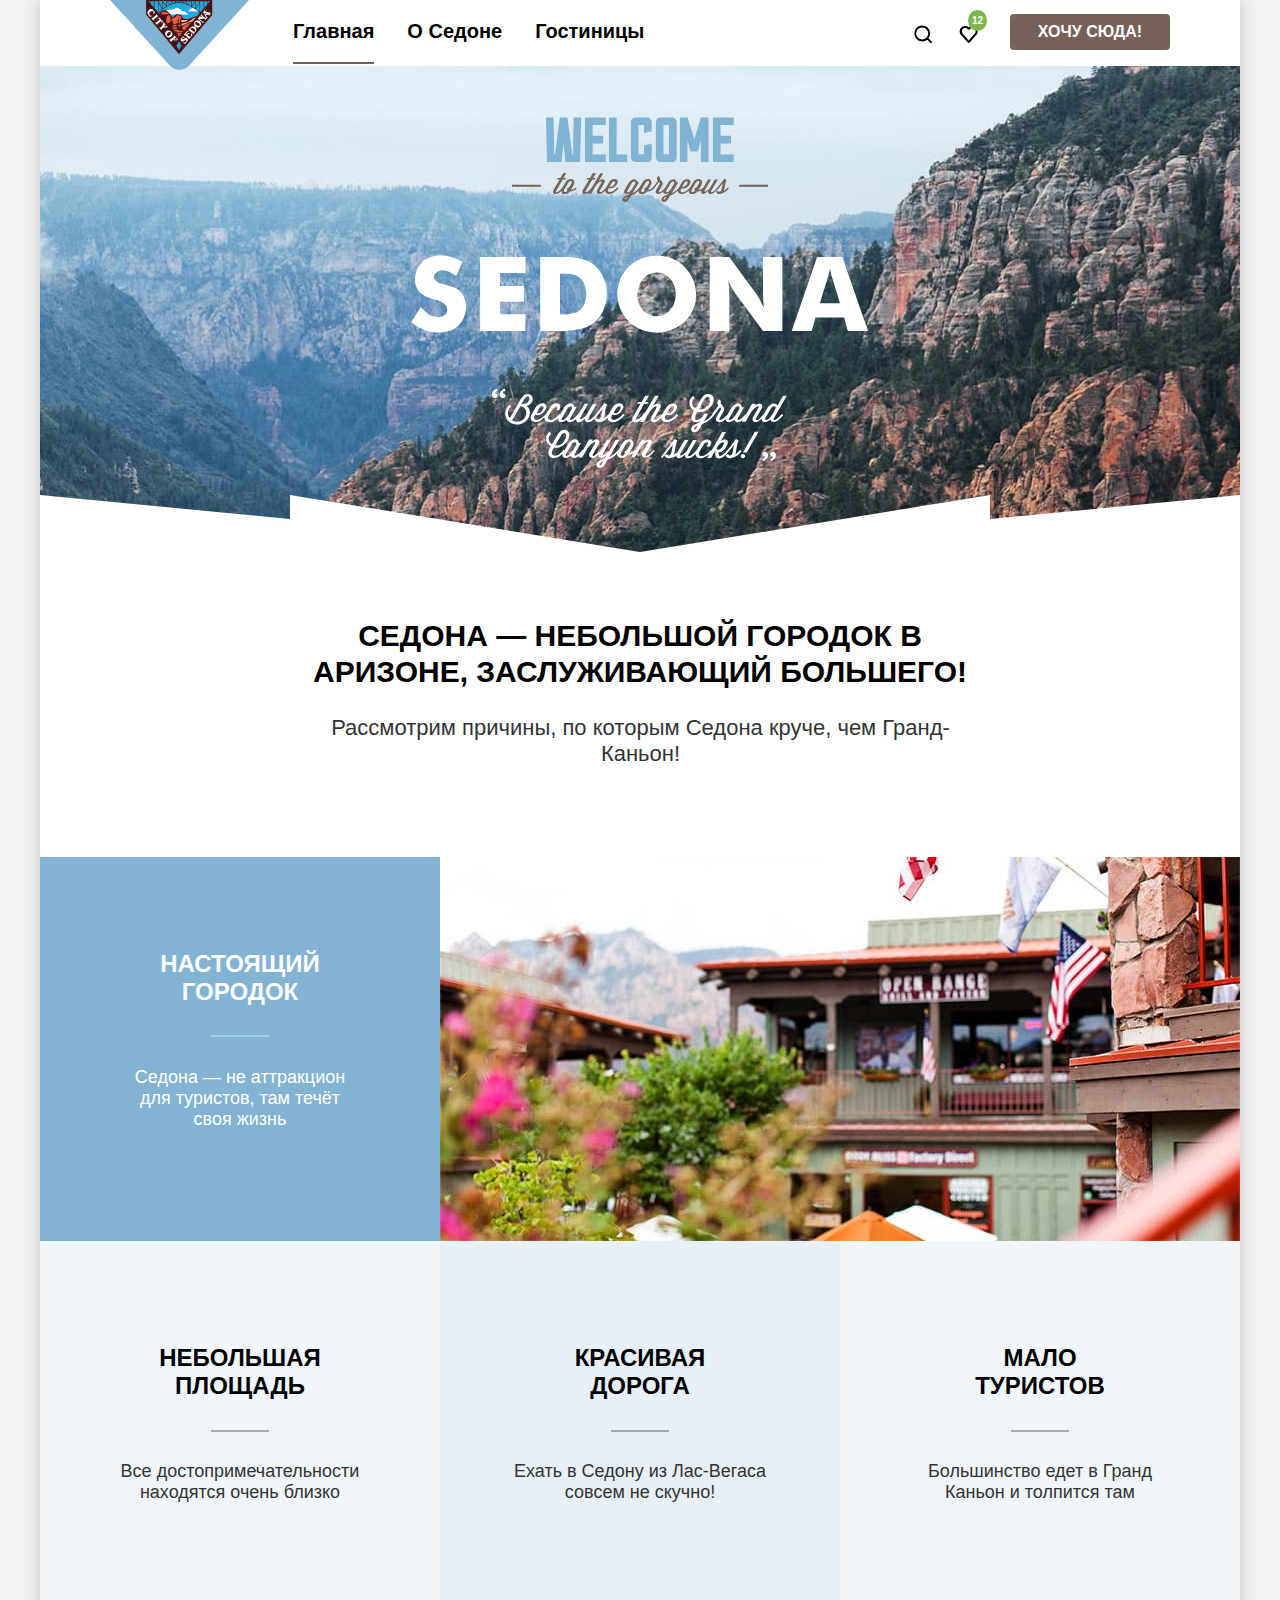
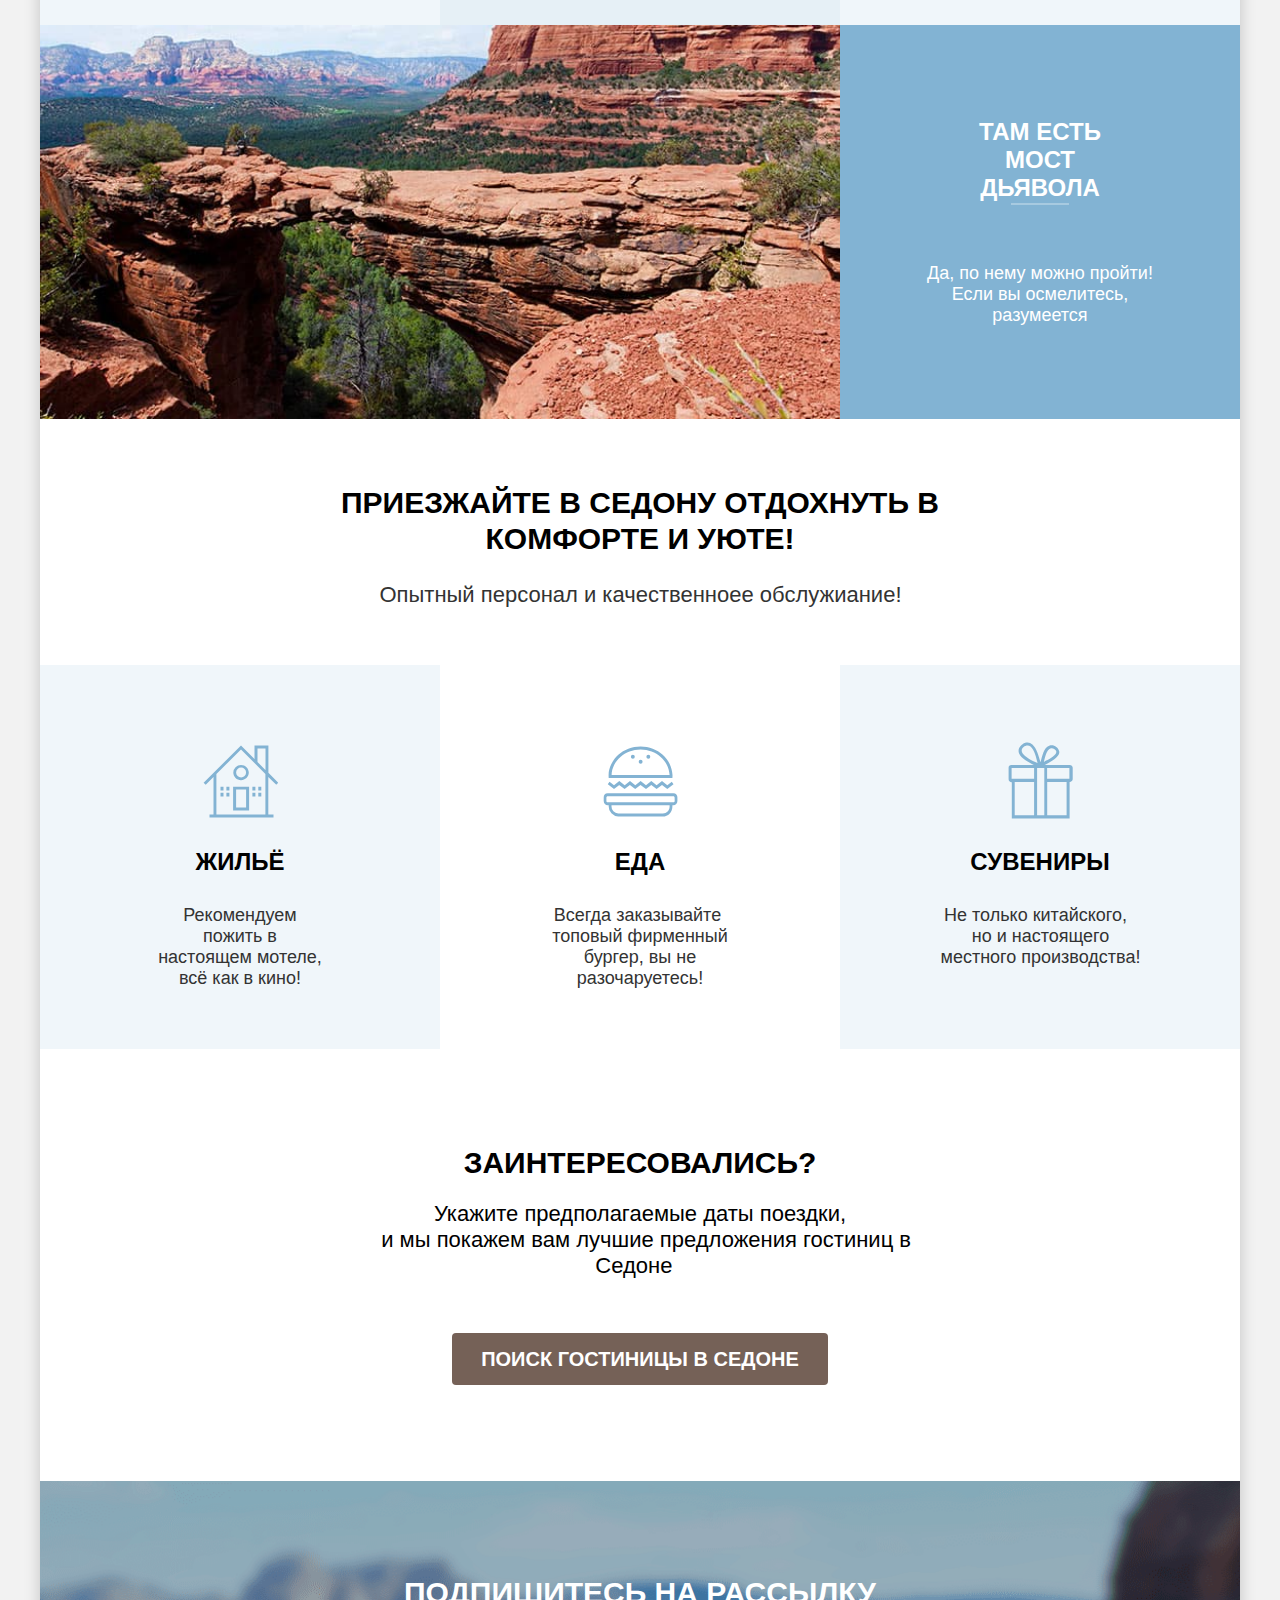
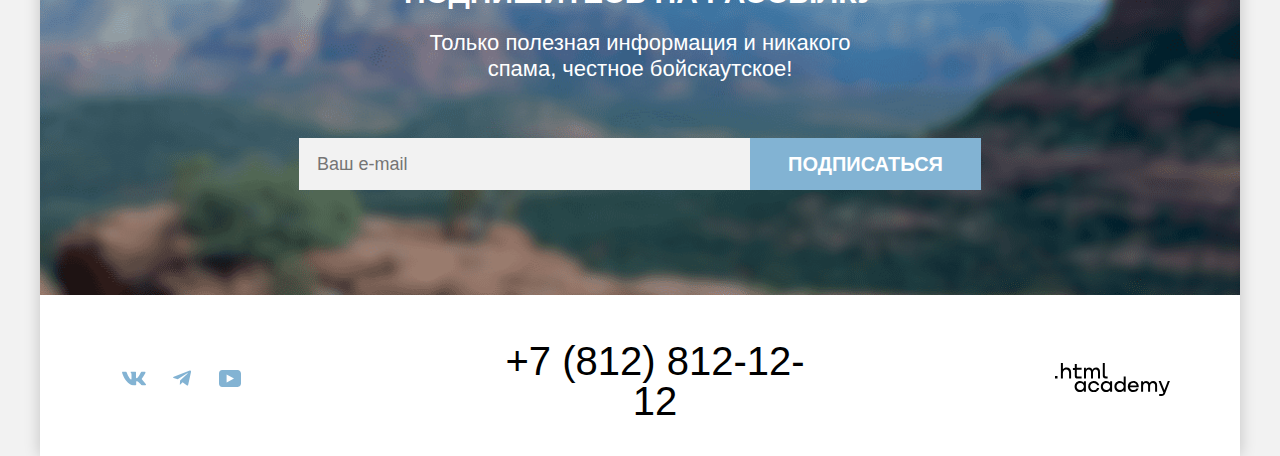
==== commit 7ddcfb7e: "Добавляет секцию Welcome" ====
--- a/index.html
+++ b/index.html
@@ -95,6 +95,11 @@
           </div>
         </li>
       </ul>
+    </section>
+
+    <section class="advantages-welcome">
+      <h2 class="welcome-title">Приезжайте в седону отдохнуть в комфорте и уюте!</h2>
+      <p class="welcome-text">Опытный персонал и качественноее обслужиание!</p>
     </section>
 
     <section class="advantages-user">
--- a/styles/style.css
+++ b/styles/style.css
@@ -0,0 +1,1609 @@
+@font-face {
+  font-family: "PT Sans";
+  font-style: normal;
+  font-weight: 400;
+  src: url("../fonts/ptsans-400.woff2") format("woff2");
+  font-display: swap;
+}
+
+@font-face {
+  font-family: "PT Sans";
+  font-style: normal;
+  font-weight: 700;
+  src: url("../fonts/ptsans-700.woff2") format("woff2");
+  font-display: swap;
+}
+
+html {
+  height: 100%;
+}
+
+body {
+  height: 100%;
+  margin: 0;
+  padding: 0;
+  font-family: "PT Sans", "Arial", sans-serif;
+  font-weight: 400;
+  font-size: 18px;
+  line-height: 21px;
+  color: #000000;
+  background-color: #f2f2f2;
+}
+
+.visually-hidden {
+  position: absolute;
+  width: 1px;
+  height: 1px;
+  margin: -1px;
+  padding: 0;
+  border: 0;
+  clip: rect(0 0 0 0);
+  overflow: hidden;
+}
+
+.page-container {
+  width: 1200px;
+  margin: 0 auto;
+  min-height: 100%;
+  text-align: center;
+  background: #f2f2f2;
+}
+
+.page-wrapper {
+  max-width: 1200px;
+  box-shadow: 0 0 15px rgb(0 0 0 / 20%);
+  background: #ffffff;
+  display: flex;
+  flex-direction: column;
+  flex-wrap: nowrap;
+  min-height: 100%;
+}
+
+.page-text-container {
+  width: 1060px;
+  margin: 0 auto;
+}
+
+.main-container {
+  flex-grow: 1;
+}
+
+.navigation-logo {
+  padding: 0;
+}
+
+.navigation-link-logo {
+  position: absolute;
+  height: 70px;
+}
+
+.navigation-link-logo--index {
+  z-index: 10;
+}
+
+.navigation {
+  position: relative;
+  display: flex;
+  justify-content: space-between;
+}
+
+.navigation-list {
+  display: flex;
+  flex-wrap: wrap;
+  max-width: 500px;
+  column-gap: 33px;
+  row-gap: 5px;
+  margin: 0;
+  padding: 0;
+  padding-left: 183px;
+  list-style-type: none;
+}
+
+.navigation-user {
+  display: flex;
+  flex-wrap: wrap;
+  justify-content: flex-end;
+  min-width: 305px;
+  gap: 0;
+}
+
+.navigation-link-current {
+  border-bottom: 2px solid #756257;
+}
+
+.navigation-link {
+  display: block;
+  padding: 19px 0;
+  color: #000000;
+  font-size: 20px;
+  line-height: 24px;
+  font-weight: 700;
+  text-decoration: none;
+}
+
+.navigation-item-user {
+  width: 45px;
+  min-width: 21px;
+  height: 66px;
+}
+
+.navigation-item-user-right {
+  position: relative;
+  padding-right: 10px;
+}
+
+.navigation-item-user:nth-child(1) .navigation-link {
+  padding: 25px 15px;
+  width: 18px;
+  height: 18px;
+  background-image: url("../images/icons/search.svg");
+  background-repeat: no-repeat;
+  background-position: center;
+}
+
+.navigation-item-user:nth-child(2) .navigation-link {
+  padding: 25px 15px;
+  width: 18px;
+  height: 18px;
+  background-image: url("../images/icons/heart.svg");
+  background-repeat: no-repeat;
+  background-position: center;
+}
+
+.user-like {
+  position: absolute;
+  font-size: 10px;
+  line-height: 13px;
+  bottom: 35px;
+  padding: 4px;
+  left: 24px;
+  background-color: #7db54f;
+  border-radius: 50%;
+  color: #ffffff;
+}
+
+.navigation-item-link {
+  margin-left: 11px;
+}
+
+.navigation-link-header {
+  width: 130px;
+  padding: 8px 15px;
+  font-weight: 700;
+  font-size: 16px;
+  line-height: 20px;
+  text-transform: uppercase;
+  color: #ffffff;
+  background-color: #756157;
+  border-radius: 4px;
+  margin-top: 14px;
+}
+
+.navigation-link-header:hover {
+  background-color: #615048;
+}
+
+.navigation-link-header:focus {
+  background-color: #615048;
+}
+
+.navigation-link-header:active {
+  color: rgba(255, 255, 255, 0.3);
+}
+
+.welcome-wrapper {
+  position: relative;
+  padding: 51px 0 83px 0;
+  background-image: url("../images/background/index-bg.jpg");
+  background-size: cover;
+  background-repeat: no-repeat;
+  background-color: #82b3d3;
+}
+
+.advantages-welcome {
+  height: 246px;
+}
+
+.welcome-wrapper::after {
+  position: absolute;
+  content: "";
+  width: 1200px;
+  height: 57px;
+  left: 50%;
+  bottom: 0;
+  transform: translate(-50%, 0);
+  background-image: url("../images/icons/vector.svg");
+}
+
+.welcome-sedona {
+  display: block;
+  margin: 0 auto;
+}
+
+.welcome-title {
+  margin: 0;
+  font-weight: 700;
+  font-size: 30px;
+  line-height: 36px;
+  text-transform: uppercase;
+  padding: 66px 273px 25px 273px;
+}
+
+.welcome-text {
+  width: 655px;
+  margin: 0;
+  padding: 0 273px 90px;
+  font-size: 22px;
+  line-height: 26px;
+  color: #333333;
+  font-weight: 400;
+}
+
+.advantages-one {
+  position: relative;
+  padding: 93px 80px;
+  color: #ffffff;
+  background-color: #82b3d3;
+  width: 400px;
+  box-sizing: border-box;
+}
+
+.advantages-wrapper--one {
+  display: flex;
+  flex-wrap: wrap;
+  min-height: 100%;
+}
+
+.advantages-number-color {
+  background: rgba(255, 255, 255, 0.3);
+}
+
+.advantages-text {
+  margin: 0;
+  padding-top: 61px;
+  color: #333333;
+}
+
+.advantages-text--color {
+  color: #ffffff;
+}
+
+.advantages-text--one {
+  padding-top: 43px;
+}
+
+.advantages-text--housing {
+  padding: 29px 29px 0;
+}
+
+.advantages-text--eating {
+  padding-top: 29px;
+}
+
+.advantages-text--souvenir {
+  padding: 29px 11px 0 12px;
+}
+
+.advantages-item {
+  position: relative;
+  padding: 183px 86px 50px;
+  width: 400px;
+  min-height: 384px;
+  box-sizing: border-box;
+}
+
+.advantages-item--icon-housing::after {
+  position: absolute;
+  content: "";
+  width: 75px;
+  height: 73px;
+  background-image: url("../images/icons/housing.svg");
+  top: 80px;
+  left: 163px;
+}
+
+.advantages-item--icon-eating::after {
+  position: absolute;
+  content: "";
+  width: 75px;
+  height: 72px;
+  background-image: url("../images/icons/eating.svg");
+  top: 80px;
+  left: 163px;
+}
+
+.advantages-item--icon-souvenir::after {
+  position: absolute;
+  content: "";
+  width: 75px;
+  height: 77px;
+  background-image: url("../images/icons/souvenir.svg");
+  top: 77px;
+  left: 163px;
+}
+
+.advantages-image--conteiner {
+  max-width: 800px;
+  min-height: 100%;
+  overflow: hidden;
+}
+
+.advantages-image {
+  display: block;
+  height: 100%;
+  width: auto;
+}
+
+.advantages-item-blue {
+  display: flex;
+  flex-wrap: wrap;
+  list-style: none;
+  margin: 0;
+  padding: 0;
+}
+
+.advantages-list {
+  display: flex;
+  margin: 0;
+  padding: 0;
+  list-style-type: none;
+}
+
+.advantages-item-user {
+  padding: 103px 67px;
+}
+
+.advantages--number::after {
+  position: absolute;
+  content: "";
+  width: 58px;
+  height: 2px;
+  margin: 0;
+  background: rgba(0, 0, 0, 0.3);
+  top: 189px;
+  left: 171px;
+}
+
+.advantages--number-blue::after {
+  position: absolute;
+  content: "";
+  width: 58px;
+  height: 2px;
+  margin: 0;
+  background: rgba(255, 255, 255, 0.3);
+  top: 178px;
+  left: 171px;
+}
+
+.advantages-item-grey {
+  background-color: rgba(131, 179, 211, 0.12);
+}
+
+.advantages-item-dark-grey {
+  background-color: rgba(131, 179, 211, 0.2);
+}
+
+.advantages-title {
+  margin: 0 auto;
+  width: 182px;
+  font-weight: 700;
+  font-size: 24px;
+  line-height: 28px;
+  text-transform: uppercase;
+}
+
+.interested {
+  width: 600px;
+  padding: 96px 300px 96px 300px;
+}
+
+.interested-title {
+  margin: 0;
+  font-weight: 700;
+  font-size: 30px;
+  line-height: 36px;
+  text-transform: uppercase;
+}
+
+.interested-text {
+  margin: 20px 0 0 0;
+  font-size: 22px;
+  line-height: 26px;
+}
+
+.interested-link {
+  display: block;
+  width: 346px;
+  margin: 54px auto 0;
+  padding: 8px 15px;
+  text-decoration: none;
+  font-weight: 700;
+  font-size: 20px;
+  line-height: 36px;
+  text-transform: uppercase;
+  color: #ffffff;
+  background-color: #756157;
+  border-radius: 4px;
+}
+
+.interested-link:hover {
+  background-color: #615048;
+}
+
+.interested-link:focus {
+  background-color: #615048;
+}
+
+.interested-link:active {
+  color: rgba(255, 255, 255, 0.3);
+}
+
+.footer-email {
+  padding: 94px 200px 105px;
+  color: #ffffff;
+  background-color: #000000;
+  background-image: url("../images/background/view-sedona.jpg");
+  background-repeat: no-repeat;
+  background-size: cover;
+}
+
+.footer-email--catalog {
+  padding: 120px 200px;
+  color: #000000;
+  background-color: #ffffff;
+  background-image: none;
+}
+
+.footer-social {
+  display: flex;
+  justify-content: space-between;
+  align-items: center;
+  padding-top: 46px;
+  padding-bottom: 35px;
+}
+
+.footer-social--wrapper {
+  padding-top: 27px;
+}
+
+.vkontakte {
+  fill: #83b3d3;
+}
+
+.vkontakte:hover {
+  fill: #68a2ca;
+}
+
+.vkontakte:focus {
+  fill: #68a2ca;
+}
+
+.vkontakte:active {
+  fill: rgba(104, 162, 202, 0.3);
+}
+
+.telegrams {
+  fill: #83b3d3;
+}
+
+.telegrams:hover {
+  fill: #68a2ca;
+}
+
+.telegrams:focus {
+  fill: #68a2ca;
+}
+
+.telegrams:active {
+  fill: rgba(104, 162, 202, 0.3);
+}
+
+.youtube {
+  fill: #83b3d3;
+}
+
+.youtube:hover {
+  fill: #68a2ca;
+}
+
+.youtube:focus {
+  fill: #68a2ca;
+}
+
+.youtube:active {
+  fill: rgba(104, 162, 202, 0.3);
+}
+
+.logo-htmlacademy {
+  fill: #000000;
+}
+
+.logo-htmlacademy:hover {
+  fill: #756157;
+}
+
+.logo-htmlacademy:focus {
+  fill: #756157;
+}
+
+.logo-htmlacademy:active {
+  fill: rgba(117, 97, 87, 0.3);
+}
+
+.page-footer {
+  display: flex;
+  flex-direction: column;
+  justify-content: flex-end;
+}
+
+.footer-item {
+  display: flex;
+  flex-wrap: wrap;
+  width: 145px;
+  margin: 0;
+  padding: 0;
+  list-style-type: none;
+}
+
+.footer-list {
+  width: 28px;
+  padding: 10px;
+}
+
+.footer-title {
+  margin: 0;
+  font-weight: 700;
+  font-size: 30px;
+  line-height: 36px;
+  text-transform: uppercase;
+}
+
+.footer-text {
+  margin: 19px auto 0;
+  width: 475px;
+  font-size: 22px;
+  line-height: 26px;
+}
+
+.footer-phone {
+  width: 340px;
+  color: #000000;
+  text-decoration: none;
+  font-size: 40px;
+  line-height: 40px;
+}
+
+.footer-phone:hover {
+  color: #756157;
+}
+
+.footer-phone:focus {
+  color: #756157;
+}
+
+.footer-phone:active {
+  color: rgba(117, 97, 87, 0.3);
+}
+
+.email-button {
+  display: flex;
+  margin: 56px 59px 0;
+}
+
+.email {
+  font-family: "PT Sans", "Arial", sans-serif;
+  font-size: 18px;
+  line-height: 24px;
+  padding: 18px;
+  min-width: 415px;
+  height: 16px;
+  background: #f2f2f2;
+  border: none;
+}
+
+.button-email {
+  font-weight: 700;
+  font-size: 20px;
+  line-height: 36px;
+  font-family: "PT Sans", "Arial", sans-serif;
+  text-transform: uppercase;
+  padding: 8px 15px;
+  width: 232px;
+  color: #ffffff;
+  background-color: #82b3d3;
+  border: none;
+}
+
+.button-email:hover {
+  background-color: #68a2ca;
+}
+
+.button-email:focus {
+  background-color: #68a2ca;
+}
+
+.button-email:active {
+  color: rgba(255, 255, 255, 0.3);
+}
+
+.filter {
+  padding: 35px 72px 74px 70px;
+  color: #ffffff;
+  background-color: #000000;
+  background-image: url("../images/background/view-mountain-sedona.jpg");
+  background-repeat: no-repeat;
+  background-size: cover;
+}
+
+.filter-list {
+  display: flex;
+  flex-wrap: wrap;
+  align-items: center;
+  gap: 10px;
+  margin: 5px 0 0 0;
+  padding: 0;
+  list-style-type: none;
+}
+
+.filter-link {
+  color: #ffffff;
+  text-decoration: none;
+  font-size: 16px;
+  line-height: 21px;
+}
+
+.filter-link:hover {
+  color: rgba(255, 255, 255, 0.6);
+}
+
+.filter-link:focus {
+  color: rgba(255, 255, 255, 0.6);
+}
+
+.filter-link:active {
+  color: rgba(255, 255, 255, 0.3);
+}
+
+.icon-vector-row {
+  background-image: url("../images/icons/arow.svg");
+  background-repeat: no-repeat;
+  background-position: left;
+  padding-left: 15px;
+  width: 5px;
+  height: 8px;
+}
+
+.icon-home {
+  margin-left: 1px;
+  fill: #ffffff;
+}
+
+.icon-home:hover {
+  fill: rgba(255, 255, 255, 0.6);
+}
+
+.icon-home:focus {
+  fill: rgba(255, 255, 255, 0.6);
+}
+
+.icon-home:active {
+  fill: rgba(255, 255, 255, 0.3);
+}
+
+.filter-catalog {
+  display: flex;
+  text-align: left;
+  margin-top: 39px;
+}
+
+.filter-catalog-list {
+  margin: 0;
+  padding: 0;
+  list-style-type: none;
+}
+
+.range-scale {
+  position: relative;
+  width: 288px;
+  height: 4px;
+  margin-top: 45px;
+  background-color: rgba(255, 255, 255, 0.3);
+  border-radius: 4px;
+}
+
+.range-bar {
+  position: absolute;
+  height: 4px;
+  background-color: #ffffff;
+}
+
+.range-toggle {
+  position: absolute;
+  width: 23px;
+  height: 23px;
+  background: #ffffff;
+  border-radius: 5px;
+  cursor: pointer;
+}
+
+.toggle-min {
+  top: -9px;
+  left: -12px;
+}
+
+.toggle-max {
+  top: -9px;
+  right: -11px;
+}
+
+.price-number::-webkit-outer-spin-button,
+.price-number::-webkit-inner-spin-button {
+  appearance: none;
+  margin: 0;
+}
+
+.control {
+  position: relative;
+  display: block;
+  padding-left: 39px;
+}
+
+.control-mark {
+  position: absolute;
+  top: 2px;
+  left: 0;
+  width: 20px;
+  height: 20px;
+  background-color: #ffffff;
+  border-radius: 4px;
+}
+
+.control-input[type="checkbox"]:checked + .control-mark {
+  position: absolute;
+  padding: 5px 4px;
+  width: 12px;
+  height: 10px;
+  background-image: url("../images/icons/checkbox.svg");
+  background-repeat: no-repeat;
+  background-position: center;
+}
+
+.control-input[type="checkbox"]:hover + .control-mark {
+  opacity: 0.6;
+}
+
+.control-input[type="checkbox"]:focus + .control-mark {
+  box-shadow: 0 0 0 3px #83b3d3;
+  border-radius: 4px;
+}
+
+.control-input[type="checkbox"]:active + .control-mark {
+  opacity: 0.3;
+}
+
+.control-mark-radio {
+  position: absolute;
+  top: 2px;
+  left: 0;
+  width: 20px;
+  height: 20px;
+  background-color: #ffffff;
+  border-radius: 50%;
+}
+
+.control-input[type="radio"]:checked + .control-mark-radio::before {
+  position: absolute;
+  top: 5px;
+  left: 5px;
+  width: 10px;
+  height: 10px;
+  border-radius: 50%;
+  background-color: #3f5e72;
+  content: "";
+}
+
+.control-input[type="radio"]:hover + .control-mark-radio {
+  opacity: 0.6;
+}
+
+.control-input[type="radio"]:focus + .control-mark-radio {
+  box-shadow: 0 0 0 3px #83b3d3;
+  border-radius: 17px;
+}
+
+.control-input[type="radio"]:active + .control-mark-radio {
+  opacity: 0.3;
+}
+
+.filter-catalog-item:not(:first-child) {
+  margin-top: 19px;
+}
+
+.filter-price {
+  margin: 0;
+  padding: 0;
+  list-style-type: none;
+}
+
+.filter-catalog-group {
+  margin: 0 73px 0 0;
+  padding: 0;
+  border: 0 none;
+}
+
+.filter-catalog-group-indent {
+  margin: 0 0 0 75px;
+}
+
+.button-two {
+  display: flex;
+  flex-direction: column;
+  margin-left: 68px;
+}
+
+.filter-title {
+  margin: 0;
+  text-align: start;
+  font-weight: 700;
+  font-size: 60px;
+  line-height: 78px;
+}
+
+.filter-catalog-title {
+  padding: 0;
+  margin-bottom: 28px;
+  font-weight: 700;
+  font-size: 20px;
+  line-height: 24px;
+}
+
+.filter-catalog-title--infrastructure {
+  margin-bottom: 30px;
+}
+
+.filter-catalog-title--housing {
+  margin-bottom: 30px;
+}
+
+.range-wrapper-inputs {
+  display: flex;
+  height: 46px;
+  margin-top: 4px;
+}
+
+.price-one {
+  margin-right: 2px;
+}
+
+.price-two {
+  display: flex;
+  justify-content: space-between;
+  align-items: center;
+  width: 111px;
+  padding: 14px 17px 13px 14px;
+  background: #f2f2f2;
+}
+
+.price-number {
+  font: inherit;
+  font-weight: 700;
+  line-height: 24px;
+  color: #000000;
+  background-color: transparent;
+  border: none;
+  width: 100%;
+}
+
+.price-right {
+  line-height: 24px;
+  color: #000000;
+  opacity: 0.3;
+}
+
+.price-left {
+  line-height: 24px;
+  color: #000000;
+  opacity: 0.3;
+}
+
+.price-range {
+  margin-top: 20px;
+  width: 288px;
+}
+
+.button-apply {
+  margin-top: 57px;
+  padding: 8px 48px;
+  font-weight: 700;
+  font-size: 15px;
+  line-height: 20px;
+  color: #ffffff;
+  background-color: #82b3d3;
+  text-transform: uppercase;
+  border: none;
+  border-radius: 4px;
+}
+
+.button-apply:hover {
+  background-color: #68a2ca;
+}
+
+.button-apply:focus {
+  background-color: #68a2ca;
+}
+
+.button-apply:active {
+  background-color: #82b3d3;
+  color: rgba(255, 255, 255, 0.3);
+}
+
+.button-reset {
+  margin-top: 39px;
+  font-weight: 700;
+  font-size: 14px;
+  line-height: 20px;
+  text-transform: uppercase;
+  color: #ffffff;
+  background-color: transparent;
+  border: none;
+}
+
+.sorting-search {
+  display: flex;
+  align-items: center;
+  height: 48px;
+  padding: 50px 0 40px;
+}
+
+.product-card {
+  display: grid;
+  grid-template-columns: 140px 140px;
+  column-gap: 20px;
+  row-gap: 16px;
+  padding: 20px;
+  text-align: left;
+  border: 1px solid #e6e6e6;
+  border-radius: 4px;
+}
+
+.product-card-buttons {
+  display: flex;
+  justify-content: space-between;
+}
+
+.product-card-price {
+  display: flex;
+  justify-content: space-between;
+  margin: 0;
+}
+
+.product-card-text {
+  margin: 0;
+  color: #333333;
+}
+
+.product-card-text--price {
+  text-align: end;
+  font-size: 18px;
+  color: #333333;
+}
+
+.product-list {
+  display: grid;
+  grid-template-columns: 340px 340px 340px;
+  gap: 23px 19px;
+  padding: 0 0 40px;
+  list-style-type: none;
+  border-bottom: 1px solid #e6e6e6;
+}
+
+.button {
+  padding: 7px 0;
+  color: #000000;
+  text-decoration: none;
+  border-radius: 4px;
+}
+
+.sorting-button .button:hover {
+  border: 2px solid #000000;
+}
+
+.sorting-button .button:focus {
+  border: 2px solid #68a2ca;
+}
+
+.sorting-button .button:active {
+  border: 2px solid #000000;
+}
+
+.hotel-stars {
+  padding: 0;
+  margin: 0;
+  height: 32px;
+  background: url("../images/star.svg") space 0 0;
+  background-position: right;
+}
+
+.hotel-stars--four {
+  width: 89px;
+}
+
+.hotel-stars--two {
+  width: 41px;
+}
+
+.hotel-stars--three {
+  width: 65px;
+}
+
+.rating-star {
+  display: flex;
+  align-items: center;
+  justify-content: space-between;
+}
+
+.sorting-title {
+  font-weight: 700;
+  font-size: 30px;
+  line-height: 36px;
+  text-transform: uppercase;
+  min-width: 338px;
+}
+
+.select-control {
+  min-width: 290px;
+  margin-left: 201px;
+  padding: 12px 65px 13px 20px;
+  font: inherit;
+  border: 2px solid #e5e5e5;
+  border-radius: 4px;
+  background-image: url("../images/icons/vector-arrow.svg");
+  background-repeat: no-repeat;
+  background-position: right 17px center;
+  appearance: none;
+  background-color: #ffffff;
+}
+
+.sorting-button {
+  display: flex;
+  flex-wrap: wrap;
+  align-items: center;
+  justify-content: center;
+  gap: 11px;
+  margin-left: 71px;
+}
+
+.sorting-button .button {
+  display: flex;
+  align-items: center;
+  border: 2px solid #e5e5e5;
+
+  padding: 13px;
+  width: 16px;
+  height: 14px;
+  background-image: url("../images/icons/slideshow.svg");
+  background-repeat: no-repeat;
+  background-position: center;
+}
+
+.sorting-button .button--icon-list {
+  padding: 13px;
+  width: 16px;
+  height: 14px;
+  background-image: url("../images/icons/list.svg");
+  background-repeat: no-repeat;
+  background-position: center;
+}
+
+.sorting-button .button-ligh {
+  border: 2px solid #000000;
+
+  padding: 13px;
+  width: 16px;
+  height: 14px;
+  background-image: url("../images/icons/table.svg");
+  background-repeat: no-repeat;
+  background-position: center;
+}
+
+.product-card-link {
+  grid-column: 1/-1;
+  color: #000000;
+  text-decoration: none;
+}
+
+.product-card-title {
+  margin: 13px 0 0 0;
+  font-weight: 700;
+  font-size: 24px;
+  line-height: 28px;
+}
+
+.product-card-button {
+  font-weight: 700;
+  font-size: 16px;
+  line-height: 20px;
+  text-transform: uppercase;
+  text-align: center;
+  color: #ffffff;
+  background-color: #756157;
+}
+
+.product-card-button:hover {
+  background-color: #615048;
+}
+
+.product-card-button:focus {
+  background-color: #615048;
+}
+
+.product-card-button:active {
+  color: rgba(255, 255, 255, 0.3);
+}
+
+.product-card-button-blu {
+  font-weight: 700;
+  font-size: 16px;
+  line-height: 20px;
+  text-transform: uppercase;
+  text-align: center;
+  color: #ffffff;
+  background-color: #82b3d3;
+}
+
+.product-card-button-blu:hover {
+  background-color: #68a2ca;
+}
+
+.product-card-button-blu:focus {
+  background-color: #68a2ca;
+}
+
+.product-card-button-blu:active {
+  background-color: #82b3d3;
+  color: rgba(255, 255, 255, 0.3);
+}
+
+.product-card-button-green {
+  font-weight: 700;
+  font-size: 16px;
+  line-height: 20px;
+  text-transform: uppercase;
+  text-align: center;
+  color: #ffffff;
+  background-color: #7db54f;
+}
+
+.product-card-button-green:hover {
+  background-color: #6c9e42;
+}
+
+.product-card-button-green:focus {
+  background-color: #6c9e42;
+}
+
+.product-card-button-green:active {
+  color: rgba(255, 255, 255, 0.3);
+  background-color: #7db54f;
+}
+
+.product-card-rating {
+  padding: 9px 15px 8px 15px;
+  margin: 0;
+  font-size: 16px;
+  line-height: 20px;
+  text-transform: uppercase;
+  text-align: center;
+  color: #333333;
+  background: #f2f2f2;
+  border-radius: 4px;
+}
+
+.pagination {
+  display: flex;
+  justify-content: space-between;
+  align-items: center;
+  margin: 39px 70px;
+}
+
+.pagination-list {
+  display: flex;
+  gap: 8px;
+  margin: 0;
+  padding: 0;
+  list-style-type: none;
+}
+
+.pagination-link {
+  display: block;
+  min-width: 20px;
+  padding: 11px 20px;
+  margin: 0;
+  font-weight: 700;
+  font-size: 20px;
+  line-height: 36px;
+  text-transform: uppercase;
+  color: #ffffff;
+  background: #82b3d3;
+  border-radius: 4px;
+  text-decoration: none;
+}
+
+.pagination-link--more {
+  color: #000000;
+  background: #ffffff;
+}
+
+.pagination-link:hover {
+  background-color: #68a2ca;
+}
+
+.pagination-link:focus {
+  background-color: #68a2ca;
+}
+
+.pagination-link:active {
+  color: rgba(255, 255, 255, 0.3);
+  background-color: #82b3d3;
+}
+
+.pagination-current {
+  font-weight: 700;
+  font-size: 20px;
+  line-height: 36px;
+  text-transform: uppercase;
+  color: #000000;
+  background: #f2f2f2;
+}
+
+.select-hotel {
+  padding: 14px 129px 14px 20px;
+  border: 2px solid #e5e5e5;
+  border-radius: 4px;
+  background-image: url("../images/icons/vector-arrow.svg");
+  background-repeat: no-repeat;
+  background-position: right 18px center;
+  appearance: none;
+  background-color: #ffffff;
+}
+
+.pagination-user-page {
+  margin-right: 51px;
+  font-weight: 400;
+  font-size: 18px;
+  line-height: 21px;
+  color: #333333;
+}
+
+/*модельное окно*/
+.modal-container {
+  position: fixed;
+  top: 0;
+  left: 0;
+  width: 100%;
+  height: 100%;
+  background-color: rgba(242, 242, 242, 0.8);
+  display: none;
+}
+
+.modal-container--show {
+  display: flex;
+}
+
+.modal {
+  position: relative;
+  margin: auto;
+  height: 443px;
+  width: 575px;
+  padding: 62px 70px 70px 70px;
+  background-color: #ffffff;
+  box-shadow: 0 25px 50px rgba(0, 0, 0, 0.15);
+  border-radius: 30px;
+}
+
+.modal-close-button {
+  position: absolute;
+  padding: 0;
+  top: 66px;
+  right: 50px;
+  width: 53px;
+  height: 53px;
+  background-color: #f2f2f2;
+  border-radius: 50%;
+  border: none;
+  cursor: pointer;
+  background-image: url("../images/icons/close.svg");
+  background-size: 20px;
+  background-repeat: no-repeat;
+  background-position: center;
+}
+
+.modal-close-button:focus {
+  background-color: #e6e6e6;
+  outline: 3px solid #83b3d3;
+}
+
+.modal-close-button:active {
+  outline: none;
+  background-color: #e6e6e6;
+}
+
+.modal-close-button:hover {
+  background-color: #e6e6e6;
+}
+
+.modal-close-button:active .close-image {
+  opacity: 0.3;
+  outline: none;
+}
+
+.search-hotels-form {
+  margin-top: 65px;
+}
+
+.modal-title {
+  margin: 2px 0 0;
+  text-align: start;
+  font-family: "PT Sans", "Arial", sans-serif;
+  font-style: normal;
+  font-weight: 700;
+  font-size: 30px;
+  line-height: 36px;
+  text-transform: uppercase;
+}
+
+.search-hotels-form-field {
+  box-sizing: border-box;
+  margin-left: auto;
+  width: 437px;
+  height: 50px;
+  padding-left: 19px;
+  padding-right: 19px;
+  background-color: #f2f2f2;
+  border-radius: 4px;
+  border: 3px transparent;
+  font-family: inherit;
+  font-weight: 700;
+  font-size: 18px;
+  line-height: 24px;
+  text-align: left;
+  background-image: url("../images/icons/date.svg");
+  background-repeat: no-repeat;
+  background-position: center right 19px;
+}
+
+.number-children {
+  display: flex;
+  margin-left: 45px;
+}
+
+.search-hotels-form-field:focus {
+  background-color: #e6e6e6;
+  box-shadow: 0 0 0 2px #83b3d3;
+  border-radius: 4px;
+  outline: none;
+}
+
+.search-hotels-form-field:active {
+  background-color: #ffffff;
+  box-shadow: 0 0 0 2px #000000;
+  border-radius: 4px;
+  outline: none;
+}
+
+.search-hotels-form-field:hover {
+  background-color: #e6e6e6;
+}
+
+.field-group {
+  display: flex;
+}
+
+.field-group .modal-label {
+  font-family: inherit;
+  font-weight: 700;
+  font-size: 20px;
+  line-height: 24px;
+  text-align: left;
+  margin-top: 12px;
+}
+
+.field-group-people {
+  margin-top: 26px;
+}
+
+.exit {
+  padding-bottom: 1px;
+}
+
+.adults {
+  padding-bottom: 1px;
+}
+
+.button-found {
+  margin-top: 48px;
+  min-width: 575px;
+  min-height: 60px;
+  border-radius: 10px;
+  border: none;
+  line-height: 24px;
+  text-transform: uppercase;
+  text-align: center;
+  font-size: 20px;
+  font-weight: 700;
+  color: #ffffff;
+  background-color: #83b3d3;
+  font-family: inherit;
+  cursor: pointer;
+}
+
+.button-found:focus {
+  background-color: #68a2ca;
+  outline: 3px solid #756257;
+  border-radius: 10px;
+}
+
+.button-found:active {
+  background-color: #68a2ca;
+  color: rgba(255, 255, 255, 0.3);
+  outline: none;
+}
+
+.button-found:hover {
+  background-color: #68a2ca;
+}
+
+.button-modal {
+  display: block;
+  width: 40px;
+  height: 48px;
+  background-color: #f2f2f2;
+  border: none;
+  border-style: none;
+  margin: 0;
+  padding: 0;
+  cursor: pointer;
+  outline: none;
+}
+
+.plus,
+.minus {
+  width: 25px;
+  height: 25px;
+  padding: 6px;
+  box-sizing: border-box;
+  fill: rgba(0, 0, 0, 0.3);
+}
+
+.button-modal:focus .minus,
+.button-modal:focus .plus {
+  outline: 3px solid #83b3d3;
+  border-radius: 2px;
+  fill: #000000;
+}
+
+.button-modal:active .minus,
+.button-modal:active .plus {
+  opacity: 0.2;
+  outline: none;
+}
+
+.button-modal:hover .minus,
+.button-modal:hover .plus {
+  outline: none;
+  fill: #000000;
+}
+
+.modal-field-people {
+  box-sizing: border-box;
+  width: 31px;
+  height: 48px;
+  padding: 0;
+  margin: 0;
+  border-style: none;
+  font-family: inherit;
+  font-size: 18px;
+  font-weight: 700;
+  line-height: 20px;
+  text-align: center;
+  background-color: #f2f2f2;
+  outline: none;
+}
+
+.field-group--amount {
+  margin-left: 87px;
+}
+
+.footnote-departure-date,
+.footnote-arrival-date {
+  width: 500px;
+  margin: 0;
+  margin-left: 70px;
+  line-height: 21px;
+  font-size: 16px;
+}
+
+.footnote-arrival-date {
+  color: #ff5757;
+  line-height: 21px;
+  width: 550px;
+  margin-left: 20px;
+}
+
+.field-group--data-clear {
+  margin-top: 25px;
+}
+
+.modal-label-child {
+  position: relative;
+  display: flex;
+}
+
+.button-modal--minus-wrapper {
+  margin-left: 83px;
+}
+
+.tooltip {
+  position: absolute;
+  left: 72px;
+  bottom: 12px;
+  width: 25px;
+  height: 25px;
+}
+
+.tooltip-toggle {
+  transform: translateX(-50%);
+  margin: 0;
+  display: block;
+  border-radius: 50%;
+  border: none;
+  padding: 3px 12px 8px 12px;
+  margin-bottom: 5px;
+  background-color: #83b3d3;
+  width: 25px;
+  height: 25px;
+}
+
+.tooltip-icon {
+  height: 100%;
+  display: block;
+}
+
+.tooltip-text {
+  box-sizing: border-box;
+  background-color: #333333;
+  box-shadow: 0 15px 30px rgba(0, 0, 0, 0.3);
+  color: #ffffff;
+  font-family: inherit;
+  font-size: 16px;
+  font-weight: 400;
+  line-height: 20px;
+  text-align: left;
+  text-transform: none;
+  padding: 18px 20px 25px;
+  border-radius: 10px;
+  width: 256px;
+  position: absolute;
+  left: 0;
+  top: 42px;
+  transform: translateX(-50%);
+  z-index: 1;
+  display: none;
+}
+
+.tooltip-text::after {
+  content: "";
+  width: 0;
+  height: 0;
+  border-left: 9.5px solid transparent;
+  border-right: 9.5px solid transparent;
+  border-bottom: 9px solid #333333;
+  position: absolute;
+  bottom: 100%;
+  right: 120px;
+}
+
+.tooltip-toggle:hover + .tooltip-text,
+.tooltip-toggle:focus + .tooltip-text {
+  display: block;
+}
